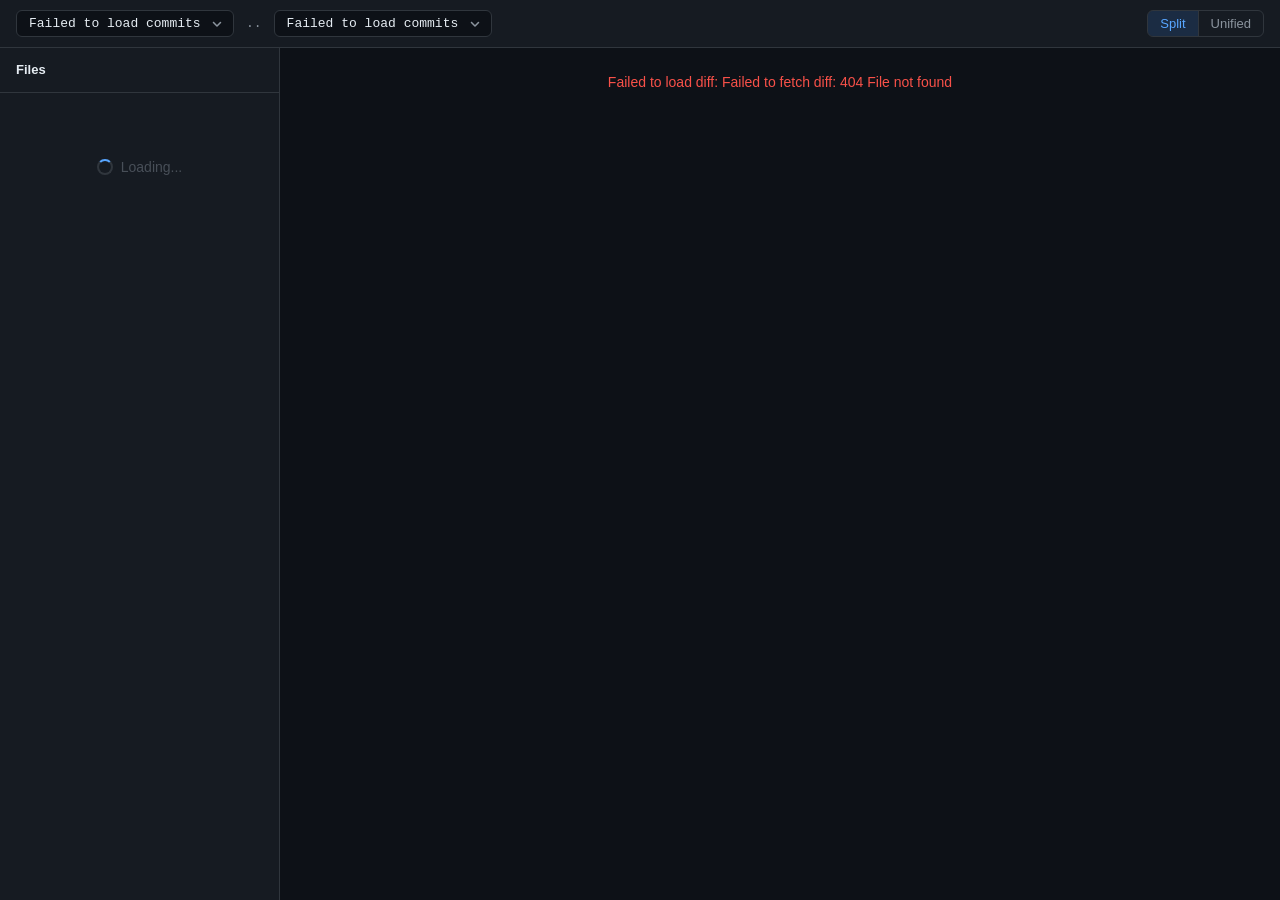
==== web/index.html @ e8076ec6 "feat: rebuild on ghdiff base COMPLETE REWRITE based on ghdiff by Johan Lundberg https://github.com/j" ====
<!DOCTYPE html>
<html lang="en">
<head>
  <meta charset="UTF-8">
  <meta name="viewport" content="width=device-width, initial-scale=1.0">
  <title>ghdiff</title>
  <link rel="stylesheet" href="vendor/github-dark.min.css">
  <link rel="stylesheet" href="css/style.css">
</head>
<body>
  <header class="top-bar">
    <div class="top-bar-left">
      <select id="base-picker" class="ref-picker" aria-label="Select base ref">
        <option value="">Loading...</option>
      </select>
      <span class="ref-separator">..</span>
      <select id="target-picker" class="ref-picker" aria-label="Select target ref">
        <option value="">Loading...</option>
      </select>
    </div>
    <div class="top-bar-right">
      <div class="view-toggle" role="group" aria-label="Diff view mode">
        <button id="btn-split" class="toggle-btn active" type="button">Split</button>
        <button id="btn-unified" class="toggle-btn" type="button">Unified</button>
      </div>
    </div>
  </header>

  <main class="layout">
    <aside id="file-tree" class="file-tree" aria-label="File tree">
      <div class="file-tree-header">Files</div>
      <nav id="file-tree-content"></nav>
    </aside>
    <section id="diff-content" class="diff-content" aria-label="Diff content"></section>
  </main>

  <script>window.__TOKEN__="{{TOKEN}}";</script>
  <script src="vendor/highlight.min.js"></script>
  <script src="js/app.js"></script>
</body>
</html>
---- web/vendor/github-dark.min.css ----
pre code.hljs{display:block;overflow-x:auto;padding:1em}code.hljs{padding:3px 5px}/*!
  Theme: GitHub Dark
  Description: Dark theme as seen on github.com
  Author: github.com
  Maintainer: @Hirse
  Updated: 2021-05-15

  Outdated base version: https://github.com/primer/github-syntax-dark
  Current colors taken from GitHub's CSS
*/.hljs{color:#c9d1d9;background:#0d1117}.hljs-doctag,.hljs-keyword,.hljs-meta .hljs-keyword,.hljs-template-tag,.hljs-template-variable,.hljs-type,.hljs-variable.language_{color:#ff7b72}.hljs-title,.hljs-title.class_,.hljs-title.class_.inherited__,.hljs-title.function_{color:#d2a8ff}.hljs-attr,.hljs-attribute,.hljs-literal,.hljs-meta,.hljs-number,.hljs-operator,.hljs-selector-attr,.hljs-selector-class,.hljs-selector-id,.hljs-variable{color:#79c0ff}.hljs-meta .hljs-string,.hljs-regexp,.hljs-string{color:#a5d6ff}.hljs-built_in,.hljs-symbol{color:#ffa657}.hljs-code,.hljs-comment,.hljs-formula{color:#8b949e}.hljs-name,.hljs-quote,.hljs-selector-pseudo,.hljs-selector-tag{color:#7ee787}.hljs-subst{color:#c9d1d9}.hljs-section{color:#1f6feb;font-weight:700}.hljs-bullet{color:#f2cc60}.hljs-emphasis{color:#c9d1d9;font-style:italic}.hljs-strong{color:#c9d1d9;font-weight:700}.hljs-addition{color:#aff5b4;background-color:#033a16}.hljs-deletion{color:#ffdcd7;background-color:#67060c}
---- web/css/style.css ----
/* === Reset & Base === */
*,
*::before,
*::after {
  box-sizing: border-box;
  margin: 0;
  padding: 0;
}

:root {
  --bg: #0d1117;
  --surface: #161b22;
  --border: #30363d;
  --text: #e6edf3;
  --text-secondary: #8b949e;
  --text-muted: #484f58;

  --add-bg: rgba(46, 160, 67, 0.15);
  --add-text: #3fb950;
  --add-gutter: #3fb950;
  --add-word-bg: rgba(46, 160, 67, 0.4);

  --del-bg: rgba(248, 81, 73, 0.15);
  --del-text: #f85149;
  --del-gutter: #f85149;
  --del-word-bg: rgba(248, 81, 73, 0.4);

  --hunk-bg: #1c2128;
  --hunk-text: #8b949e;

  --hover-bg: rgba(177, 186, 196, 0.08);
  --active-bg: rgba(177, 186, 196, 0.12);

  --font-mono: ui-monospace, SFMono-Regular, "SF Mono", Menlo, Consolas, "Liberation Mono", monospace;
  --font-size: 12px;
  --line-height: 20px;

  --file-tree-width: 280px;
  --top-bar-height: 48px;
}

html {
  background: var(--bg);
  color: var(--text);
  font-family: -apple-system, BlinkMacSystemFont, "Segoe UI", "Noto Sans", Helvetica, Arial, sans-serif;
  font-size: 14px;
  line-height: 1.5;
}

body {
  min-height: 100vh;
  overflow: hidden;
}

/* === Top Bar === */
.top-bar {
  position: sticky;
  top: 0;
  z-index: 100;
  display: flex;
  align-items: center;
  justify-content: space-between;
  height: var(--top-bar-height);
  padding: 0 16px;
  background: var(--surface);
  border-bottom: 1px solid var(--border);
}

.top-bar-left {
  display: flex;
  align-items: center;
  gap: 12px;
}

.top-bar-right {
  display: flex;
  align-items: center;
  gap: 12px;
}

/* Ref Pickers */
.ref-picker {
  appearance: none;
  background: var(--bg);
  color: var(--text);
  border: 1px solid var(--border);
  border-radius: 6px;
  padding: 5px 32px 5px 12px;
  font-size: 13px;
  font-family: var(--font-mono);
  cursor: pointer;
  max-width: 400px;
  background-image: url("data:image/svg+xml,%3Csvg xmlns='http://www.w3.org/2000/svg' width='12' height='12' fill='%238b949e'%3E%3Cpath d='M6 8.825c-.2 0-.4-.075-.55-.225l-3.5-3.5a.776.776 0 0 1 0-1.1c.3-.3.8-.3 1.1 0L6 6.95 8.95 4a.776.776 0 0 1 1.1 0c.3.3.3.8 0 1.1l-3.5 3.5c-.15.15-.35.225-.55.225Z'/%3E%3C/svg%3E");
  background-repeat: no-repeat;
  background-position: right 10px center;
}

.ref-picker:hover {
  border-color: #58a6ff;
}

.ref-picker:focus {
  outline: none;
  border-color: #58a6ff;
  box-shadow: 0 0 0 3px rgba(31, 111, 201, 0.3);
}

.ref-separator {
  color: var(--text-secondary);
  font-family: var(--font-mono);
  font-size: 13px;
  user-select: none;
}

/* View Toggle */
.view-toggle {
  display: flex;
  border: 1px solid var(--border);
  border-radius: 6px;
  overflow: hidden;
}

.toggle-btn {
  appearance: none;
  background: transparent;
  color: var(--text-secondary);
  border: none;
  padding: 5px 12px;
  font-size: 13px;
  cursor: pointer;
  transition: background 0.15s, color 0.15s;
}

.toggle-btn:not(:last-child) {
  border-right: 1px solid var(--border);
}

.toggle-btn:hover {
  background: var(--hover-bg);
  color: var(--text);
}

.toggle-btn.active {
  background: rgba(56, 139, 253, 0.15);
  color: #58a6ff;
}

/* === Layout === */
.layout {
  display: flex;
  height: calc(100vh - var(--top-bar-height));
  overflow: hidden;
}

/* === File Tree === */
.file-tree {
  width: var(--file-tree-width);
  min-width: var(--file-tree-width);
  background: var(--surface);
  border-right: 1px solid var(--border);
  overflow-y: auto;
  overflow-x: hidden;
  flex-shrink: 0;
}

.file-tree-header {
  padding: 12px 16px;
  font-size: 13px;
  font-weight: 600;
  color: var(--text);
  border-bottom: 1px solid var(--border);
  position: sticky;
  top: 0;
  background: var(--surface);
  z-index: 1;
}

.tree-folder {
  user-select: none;
}

.tree-folder-label {
  display: flex;
  align-items: center;
  gap: 6px;
  padding: 4px 8px 4px var(--indent-pad, 12px);
  font-size: 13px;
  color: var(--text);
  cursor: pointer;
  transition: background 0.1s;
}

.tree-folder-label:hover {
  background: var(--hover-bg);
}

.tree-folder-label .arrow {
  display: inline-flex;
  width: 16px;
  height: 16px;
  align-items: center;
  justify-content: center;
  font-size: 10px;
  color: var(--text-muted);
  transition: transform 0.15s;
  flex-shrink: 0;
}

.tree-folder.collapsed > .tree-folder-label .arrow {
  transform: rotate(-90deg);
}

.tree-folder-label .folder-icon {
  color: #54aeff;
  font-size: 14px;
  flex-shrink: 0;
}

.tree-folder-label .folder-name {
  overflow: hidden;
  text-overflow: ellipsis;
  white-space: nowrap;
}

.tree-folder-children {
  overflow: hidden;
}

.tree-folder.collapsed > .tree-folder-children {
  display: none;
}

.tree-file {
  display: flex;
  align-items: center;
  gap: 6px;
  padding: 4px 8px 4px var(--indent-pad, 28px);
  font-size: 13px;
  color: var(--text-secondary);
  cursor: pointer;
  transition: background 0.1s;
  text-decoration: none;
}

.tree-file:hover {
  background: var(--hover-bg);
  color: var(--text);
}

.tree-file.active {
  background: var(--active-bg);
  color: var(--text);
}

.tree-file .status-indicator {
  font-family: var(--font-mono);
  font-size: 11px;
  font-weight: 700;
  width: 14px;
  text-align: center;
  flex-shrink: 0;
}

.tree-file .status-indicator.added { color: var(--add-text); }
.tree-file .status-indicator.modified { color: #d29922; }
.tree-file .status-indicator.deleted { color: var(--del-text); }
.tree-file .status-indicator.renamed { color: #58a6ff; }

.tree-file .file-name {
  overflow: hidden;
  text-overflow: ellipsis;
  white-space: nowrap;
}

/* === Diff Content === */
.diff-content {
  flex: 1;
  overflow-y: auto;
  overflow-x: hidden;
  padding-bottom: 120px;
}

.diff-content:empty::after {
  content: "No changes to display";
  display: block;
  text-align: center;
  padding: 64px 24px;
  color: var(--text-muted);
  font-size: 16px;
}

/* File Section */
.file-section {
  border: 1px solid var(--border);
  border-radius: 6px;
  margin: 16px;
  overflow: hidden;
  scroll-margin-top: calc(var(--top-bar-height) + 16px);
}

.file-header {
  display: flex;
  align-items: center;
  gap: 8px;
  padding: 8px 16px;
  background: var(--surface);
  border-bottom: 1px solid var(--border);
  cursor: pointer;
  user-select: none;
  position: sticky;
  top: 0;
  z-index: 10;
}

.file-header:hover {
  background: var(--hunk-bg);
}

.file-header .collapse-arrow {
  font-size: 10px;
  color: var(--text-muted);
  transition: transform 0.15s;
  width: 16px;
  text-align: center;
}

.file-section.collapsed .collapse-arrow {
  transform: rotate(-90deg);
}

.file-section.collapsed .file-body {
  display: none;
}

.file-header .status-badge {
  display: inline-flex;
  align-items: center;
  justify-content: center;
  padding: 0 6px;
  height: 20px;
  border-radius: 10px;
  font-size: 11px;
  font-weight: 600;
  text-transform: capitalize;
}

.status-badge.added {
  background: rgba(46, 160, 67, 0.2);
  color: var(--add-text);
}

.status-badge.modified {
  background: rgba(210, 153, 34, 0.2);
  color: #d29922;
}

.status-badge.deleted {
  background: rgba(248, 81, 73, 0.2);
  color: var(--del-text);
}

.status-badge.renamed {
  background: rgba(56, 139, 253, 0.2);
  color: #58a6ff;
}

.file-header .file-path {
  font-family: var(--font-mono);
  font-size: var(--font-size);
  color: var(--text);
  overflow: hidden;
  text-overflow: ellipsis;
  white-space: nowrap;
  flex: 1;
}

.file-header .change-stats {
  font-family: var(--font-mono);
  font-size: 11px;
  white-space: nowrap;
  flex-shrink: 0;
}

.change-stats .additions {
  color: var(--add-text);
}

.change-stats .deletions {
  color: var(--del-text);
}

.file-body {
  overflow-x: auto;
}

/* Binary file notice */
.binary-notice {
  padding: 24px;
  text-align: center;
  color: var(--text-muted);
  font-style: italic;
}

/* === Diff Table === */
.diff-table {
  min-width: 100%;
  border-collapse: collapse;
  font-family: var(--font-mono);
  font-size: var(--font-size);
  line-height: var(--line-height);
}

/* Hunk Header */
.hunk-header td {
  background: var(--hunk-bg);
  color: var(--hunk-text);
  padding: 4px 10px;
  font-size: 12px;
  border-top: 1px solid var(--border);
}

.hunk-header:first-child td {
  border-top: none;
}

/* === Unified View === */
.diff-table.unified .line-num {
  width: 50px;
  min-width: 50px;
  padding: 0 8px;
  text-align: right;
  color: var(--text-muted);
  user-select: none;
  vertical-align: top;
  white-space: nowrap;
  border-right: 1px solid var(--border);
}

.diff-table.unified .line-num:first-child {
  border-right: none;
}

.diff-table.unified .line-content {
  padding: 0 10px;
  white-space: pre;
  word-break: keep-all;
}

.diff-table.unified .line-content::before {
  display: inline-block;
  width: 14px;
  margin-right: 4px;
  text-align: center;
  color: inherit;
  user-select: none;
}

/* Unified line types */
.diff-table.unified tr.line-add {
  background: var(--add-bg);
}

.diff-table.unified tr.line-add .line-num {
  color: var(--add-gutter);
}

.diff-table.unified tr.line-add .line-content::before {
  content: "+";
  color: var(--add-gutter);
}

.diff-table.unified tr.line-delete {
  background: var(--del-bg);
}

.diff-table.unified tr.line-delete .line-num {
  color: var(--del-gutter);
}

.diff-table.unified tr.line-delete .line-content::before {
  content: "\2212";
  color: var(--del-gutter);
}

.diff-table.unified tr.line-context .line-content::before {
  content: " ";
}

/* === Split View === */
.diff-table.split {
  table-layout: fixed;
}

.diff-table.split .line-num {
  width: 50px;
  min-width: 50px;
  padding: 0 8px;
  text-align: right;
  color: var(--text-muted);
  user-select: none;
  vertical-align: top;
  white-space: nowrap;
}

.diff-table.split .line-content {
  padding: 0 10px;
  white-space: pre;
  word-break: keep-all;
}

.diff-table.split .split-divider {
  width: 1px;
  min-width: 1px;
  padding: 0;
  background: var(--border);
}

/* Split - old side */
.diff-table.split td.old-num {
  border-right: 1px solid var(--border);
}

/* Split - new side */
.diff-table.split td.new-num {
  border-right: 1px solid var(--border);
  border-left: 1px solid var(--border);
}

/* Split line types */
.diff-table.split tr .old-del {
  background: var(--del-bg);
}

.diff-table.split tr .old-del.line-num {
  color: var(--del-gutter);
}

.diff-table.split tr .new-add {
  background: var(--add-bg);
}

.diff-table.split tr .new-add.line-num {
  color: var(--add-gutter);
}

.diff-table.split tr .empty-cell {
  background: var(--hunk-bg);
}

/* === Scrollbars (WebKit) === */
::-webkit-scrollbar {
  width: 8px;
  height: 8px;
}

::-webkit-scrollbar-track {
  background: transparent;
}

::-webkit-scrollbar-thumb {
  background: var(--border);
  border-radius: 4px;
}

::-webkit-scrollbar-thumb:hover {
  background: var(--text-muted);
}

/* Firefox scrollbar */
* {
  scrollbar-width: thin;
  scrollbar-color: var(--border) transparent;
}

/* === Responsive === */
@media (max-width: 900px) {
  :root {
    --file-tree-width: 200px;
  }

  .file-section {
    margin: 8px;
    border-radius: 4px;
  }
}

@media (max-width: 700px) {
  .file-tree {
    display: none;
  }

  .diff-content {
    width: 100%;
  }
}

/* === Loading & Empty States === */
.loading {
  display: flex;
  align-items: center;
  justify-content: center;
  padding: 64px 24px;
  color: var(--text-muted);
  font-size: 14px;
  gap: 8px;
}

.loading::before {
  content: "";
  width: 16px;
  height: 16px;
  border: 2px solid var(--border);
  border-top-color: #58a6ff;
  border-radius: 50%;
  animation: spin 0.8s linear infinite;
}

@keyframes spin {
  to { transform: rotate(360deg); }
}

.error-message {
  padding: 24px;
  text-align: center;
  color: var(--del-text);
  font-size: 14px;
}
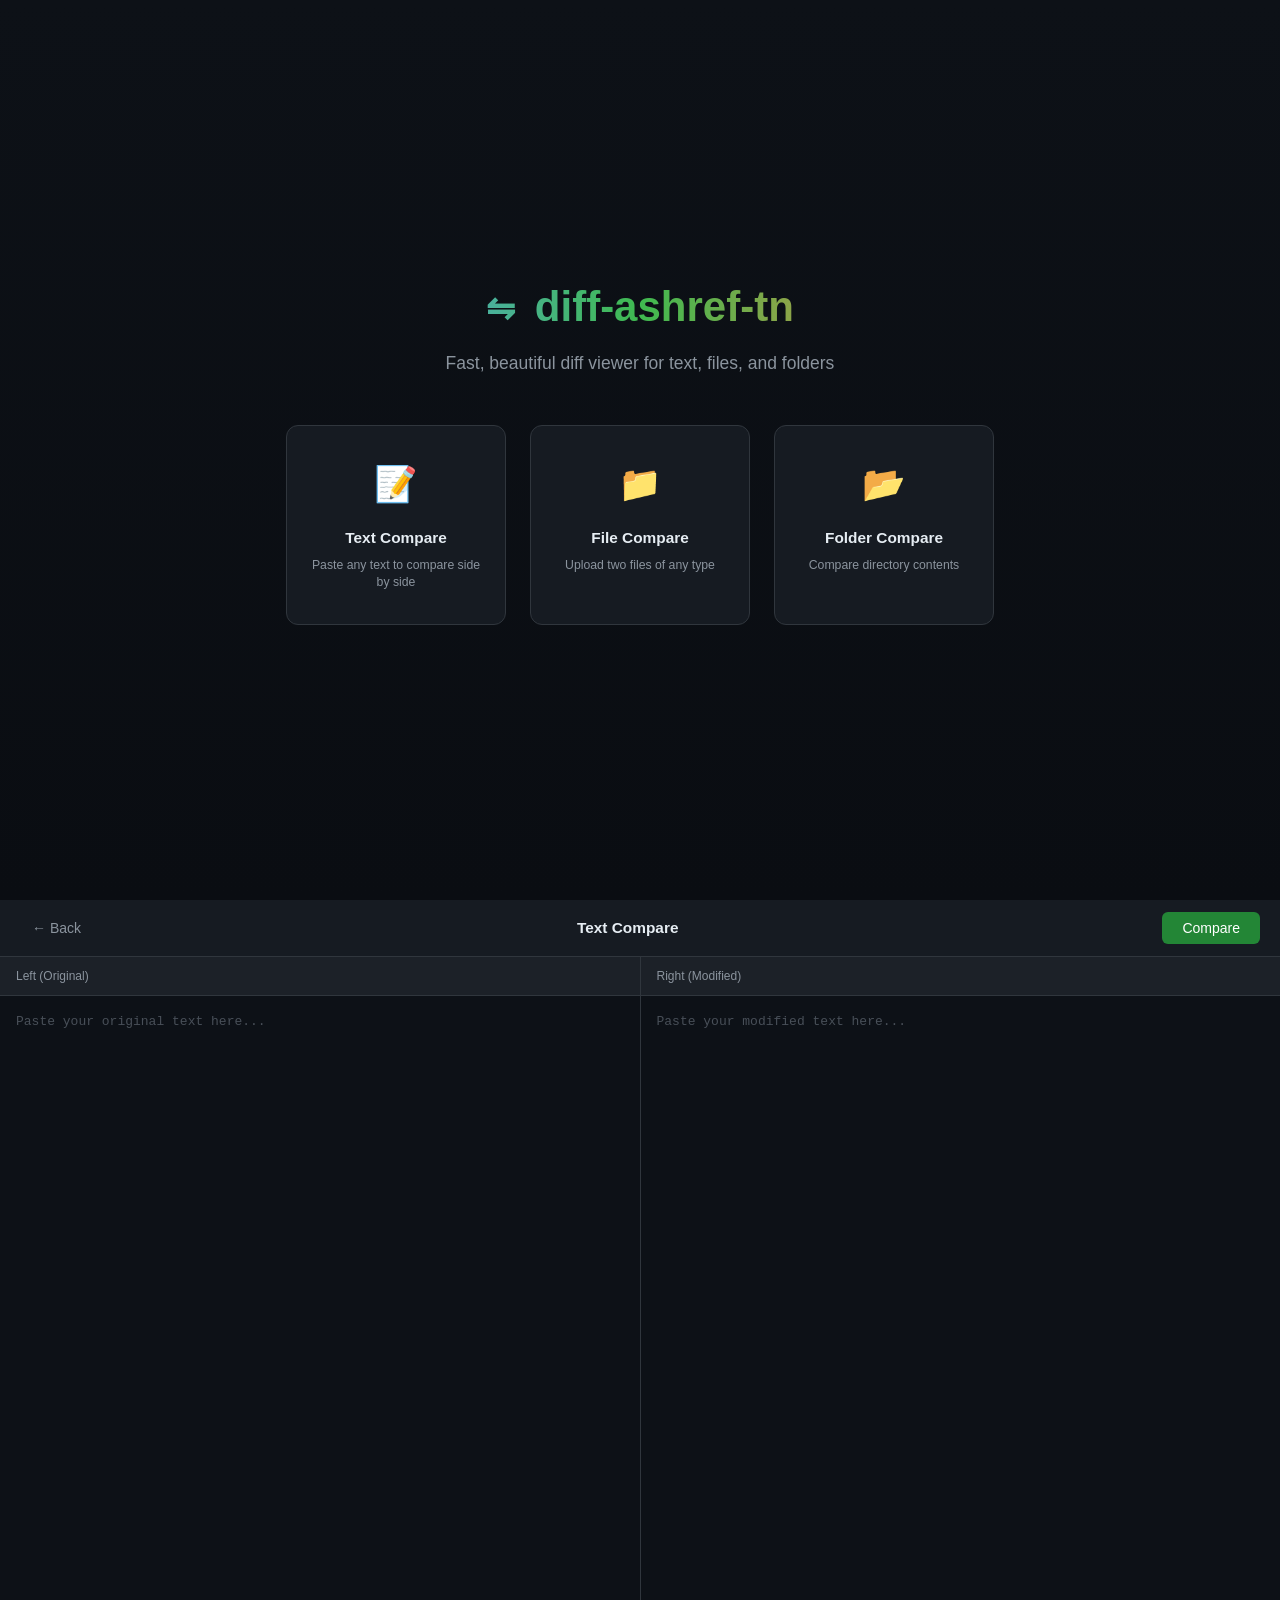
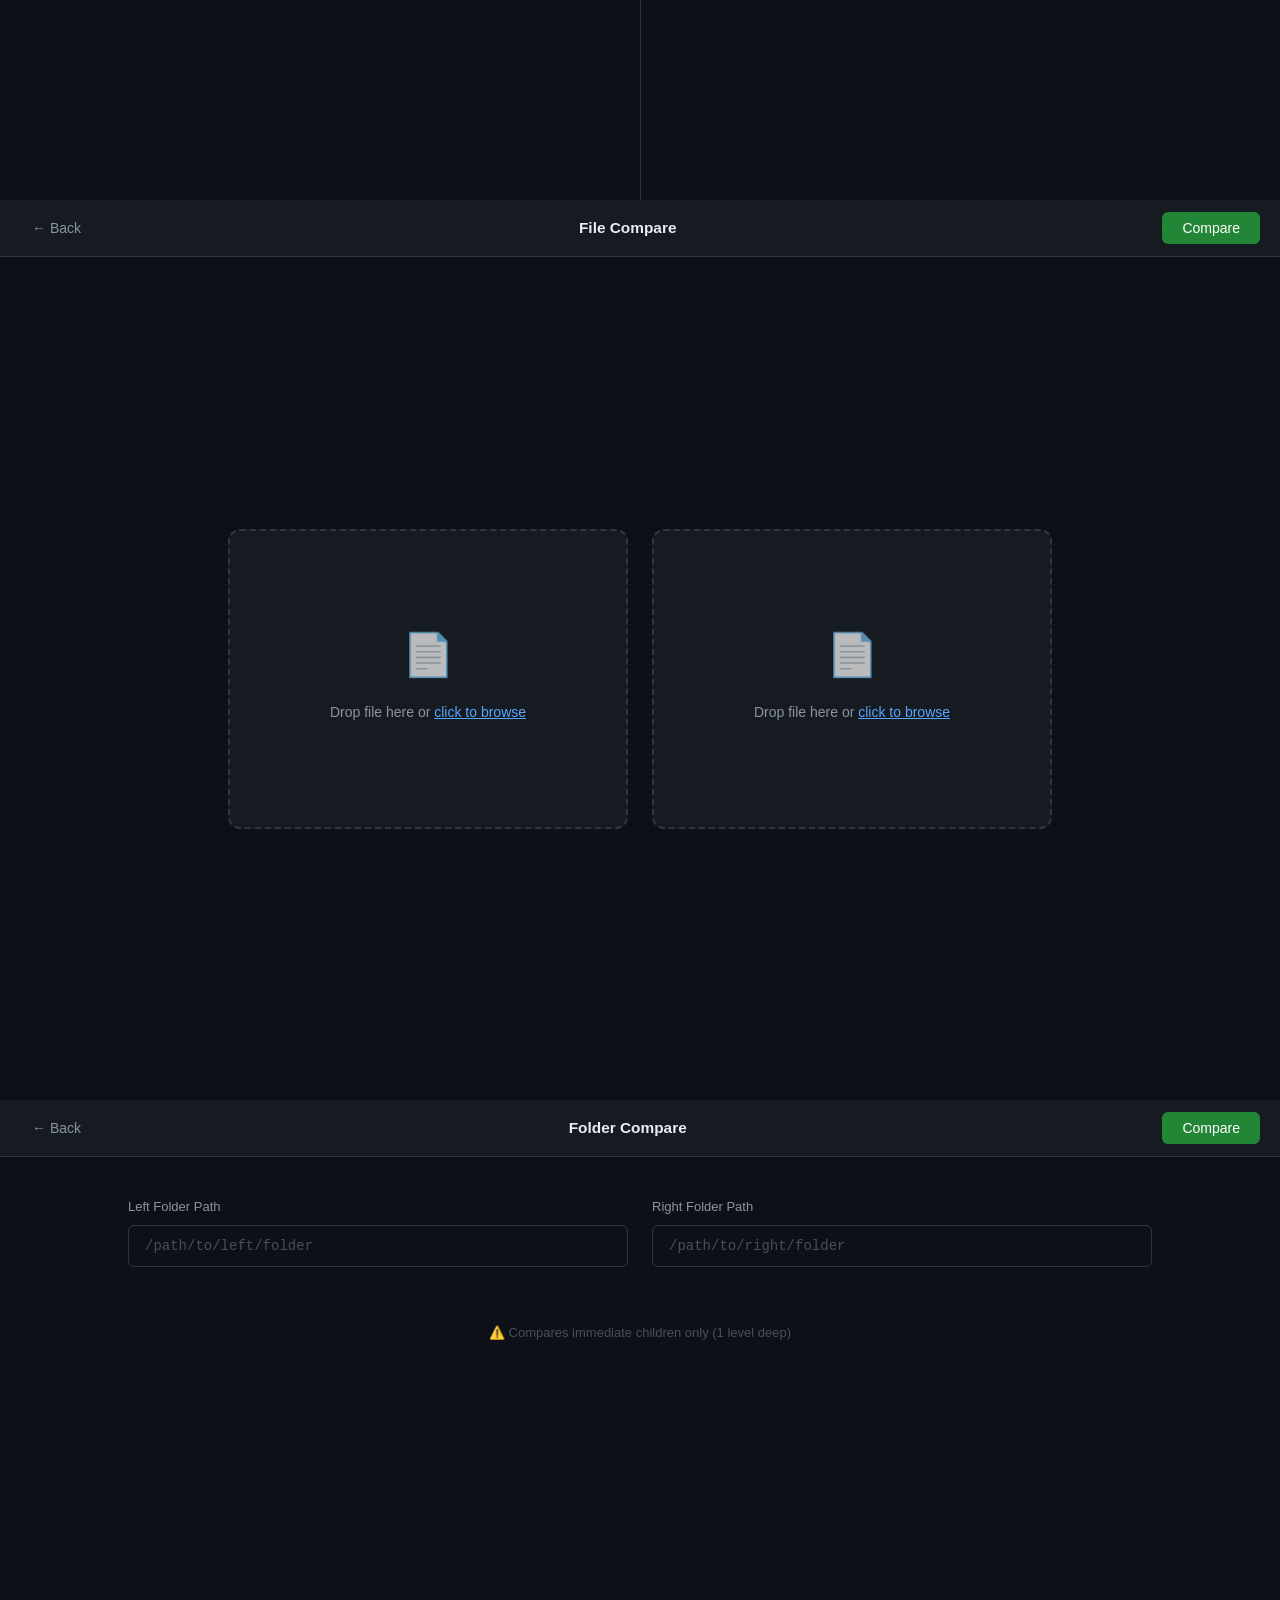
==== commit 8b5b335e: "feat: Add text, file, and folder comparison modes - Add new landing page with mode selection (Text, " ====
--- a/web/index.html
+++ b/web/index.html
@@ -3,36 +3,153 @@
 <head>
   <meta charset="UTF-8">
   <meta name="viewport" content="width=device-width, initial-scale=1.0">
-  <title>ghdiff</title>
+  <title>diff-ashref-tn</title>
   <link rel="stylesheet" href="vendor/github-dark.min.css">
   <link rel="stylesheet" href="css/style.css">
 </head>
 <body>
-  <header class="top-bar">
-    <div class="top-bar-left">
-      <select id="base-picker" class="ref-picker" aria-label="Select base ref">
-        <option value="">Loading...</option>
-      </select>
-      <span class="ref-separator">..</span>
-      <select id="target-picker" class="ref-picker" aria-label="Select target ref">
-        <option value="">Loading...</option>
-      </select>
-    </div>
-    <div class="top-bar-right">
-      <div class="view-toggle" role="group" aria-label="Diff view mode">
-        <button id="btn-split" class="toggle-btn active" type="button">Split</button>
-        <button id="btn-unified" class="toggle-btn" type="button">Unified</button>
+  <!-- Landing Page -->
+  <div id="landing" class="landing">
+    <div class="landing-container">
+      <h1 class="landing-title">
+        <span class="diff-icon">⇋</span>
+        diff-ashref-tn
+      </h1>
+      <p class="landing-subtitle">Fast, beautiful diff viewer for text, files, and folders</p>
+      
+      <div class="mode-cards">
+        <div class="mode-card" data-mode="text">
+          <div class="mode-icon">📝</div>
+          <h3>Text Compare</h3>
+          <p>Paste any text to compare side by side</p>
+        </div>
+        
+        <div class="mode-card" data-mode="file">
+          <div class="mode-icon">📁</div>
+          <h3>File Compare</h3>
+          <p>Upload two files of any type</p>
+        </div>
+        
+        <div class="mode-card" data-mode="folder">
+          <div class="mode-icon">📂</div>
+          <h3>Folder Compare</h3>
+          <p>Compare directory contents</p>
+        </div>
       </div>
     </div>
-  </header>
+  </div>
 
-  <main class="layout">
-    <aside id="file-tree" class="file-tree" aria-label="File tree">
-      <div class="file-tree-header">Files</div>
-      <nav id="file-tree-content"></nav>
-    </aside>
-    <section id="diff-content" class="diff-content" aria-label="Diff content"></section>
-  </main>
+  <!-- Text Input View -->
+  <div id="text-input-view" class="input-view" hidden>
+    <header class="input-header">
+      <button class="back-btn" id="text-back">← Back</button>
+      <h2>Text Compare</h2>
+      <button class="compare-btn" id="text-compare">Compare</button>
+    </header>
+    <div class="text-input-container">
+      <div class="text-panel">
+        <label>Left (Original)</label>
+        <textarea id="text-left" placeholder="Paste your original text here..."></textarea>
+      </div>
+      <div class="text-panel">
+        <label>Right (Modified)</label>
+        <textarea id="text-right" placeholder="Paste your modified text here..."></textarea>
+      </div>
+    </div>
+  </div>
+
+  <!-- File Input View -->
+  <div id="file-input-view" class="input-view" hidden>
+    <header class="input-header">
+      <button class="back-btn" id="file-back">← Back</button>
+      <h2>File Compare</h2>
+      <button class="compare-btn" id="file-compare">Compare</button>
+    </header>
+    <div class="file-input-container">
+      <div class="file-drop-zone" id="drop-left">
+        <div class="drop-icon">📄</div>
+        <p>Drop file here or <span class="click-hint">click to browse</span></p>
+        <input type="file" id="file-left" hidden>
+        <div class="file-name" id="file-left-name"></div>
+      </div>
+      <div class="file-drop-zone" id="drop-right">
+        <div class="drop-icon">📄</div>
+        <p>Drop file here or <span class="click-hint">click to browse</span></p>
+        <input type="file" id="file-right" hidden>
+        <div class="file-name" id="file-right-name"></div>
+      </div>
+    </div>
+  </div>
+
+  <!-- Folder Input View -->
+  <div id="folder-input-view" class="input-view" hidden>
+    <header class="input-header">
+      <button class="back-btn" id="folder-back">← Back</button>
+      <h2>Folder Compare</h2>
+      <button class="compare-btn" id="folder-compare">Compare</button>
+    </header>
+    <div class="folder-input-container">
+      <div class="folder-panel">
+        <label>Left Folder Path</label>
+        <input type="text" id="folder-left" placeholder="/path/to/left/folder">
+      </div>
+      <div class="folder-panel">
+        <label>Right Folder Path</label>
+        <input type="text" id="folder-right" placeholder="/path/to/right/folder">
+      </div>
+    </div>
+    <p class="folder-hint">⚠️ Compares immediate children only (1 level deep)</p>
+  </div>
+
+  <!-- Diff Result View -->
+  <div id="diff-view" hidden>
+    <header class="top-bar">
+      <div class="top-bar-left">
+        <button class="back-btn" id="diff-back">← Back</button>
+        <span id="diff-title" class="diff-title">Comparison Result</span>
+      </div>
+      <div class="top-bar-right">
+        <div class="view-toggle" role="group" aria-label="Diff view mode">
+          <button id="btn-split" class="toggle-btn active" type="button">Split</button>
+          <button id="btn-unified" class="toggle-btn" type="button">Unified</button>
+        </div>
+      </div>
+    </header>
+
+    <main class="layout">
+      <aside id="file-tree" class="file-tree" aria-label="File tree">
+        <div class="file-tree-header">Files</div>
+        <nav id="file-tree-content"></nav>
+      </aside>
+      <section id="diff-content" class="diff-content" aria-label="Diff content"></section>
+    </main>
+  </div>
+
+  <!-- Folder Result View -->
+  <div id="folder-result-view" hidden>
+    <header class="top-bar">
+      <div class="top-bar-left">
+        <button class="back-btn" id="folder-result-back">← Back</button>
+        <span class="diff-title">Folder Comparison</span>
+      </div>
+      <div class="top-bar-right">
+        <span id="folder-stats" class="folder-stats"></span>
+      </div>
+    </header>
+    <main class="folder-result-content">
+      <table id="folder-result-table" class="folder-table">
+        <thead>
+          <tr>
+            <th>Status</th>
+            <th>Name</th>
+            <th>Type</th>
+            <th>Size</th>
+          </tr>
+        </thead>
+        <tbody id="folder-result-body"></tbody>
+      </table>
+    </main>
+  </div>
 
   <script>window.__TOKEN__="{{TOKEN}}";</script>
   <script src="vendor/highlight.min.js"></script>
--- a/web/css/style.css
+++ b/web/css/style.css
@@ -625,3 +625,351 @@
   color: var(--del-text);
   font-size: 14px;
 }
+
+/* === Landing Page === */
+.landing {
+  display: flex;
+  align-items: center;
+  justify-content: center;
+  min-height: 100vh;
+  padding: 24px;
+  background: linear-gradient(180deg, var(--bg) 0%, #0a0d12 100%);
+}
+
+.landing-container {
+  text-align: center;
+  max-width: 900px;
+}
+
+.landing-title {
+  font-size: 3rem;
+  font-weight: 600;
+  margin-bottom: 12px;
+  background: linear-gradient(90deg, #58a6ff 0%, #3fb950 50%, #f0883e 100%);
+  -webkit-background-clip: text;
+  background-clip: text;
+  -webkit-text-fill-color: transparent;
+}
+
+.diff-icon {
+  display: inline-block;
+  margin-right: 8px;
+  font-size: 2.5rem;
+}
+
+.landing-subtitle {
+  color: var(--text-secondary);
+  font-size: 1.25rem;
+  margin-bottom: 48px;
+}
+
+.mode-cards {
+  display: flex;
+  gap: 24px;
+  justify-content: center;
+  flex-wrap: wrap;
+}
+
+.mode-card {
+  background: var(--surface);
+  border: 1px solid var(--border);
+  border-radius: 12px;
+  padding: 32px 24px;
+  width: 220px;
+  cursor: pointer;
+  transition: all 0.2s ease;
+}
+
+.mode-card:hover {
+  border-color: #58a6ff;
+  transform: translateY(-4px);
+  box-shadow: 0 8px 24px rgba(0, 0, 0, 0.4);
+}
+
+.mode-icon {
+  font-size: 2.5rem;
+  margin-bottom: 16px;
+}
+
+.mode-card h3 {
+  font-size: 1.1rem;
+  font-weight: 600;
+  margin-bottom: 8px;
+  color: var(--text);
+}
+
+.mode-card p {
+  font-size: 0.875rem;
+  color: var(--text-secondary);
+  line-height: 1.4;
+}
+
+/* === Input Views === */
+.input-view {
+  display: flex;
+  flex-direction: column;
+  height: 100vh;
+}
+
+.input-header {
+  display: flex;
+  align-items: center;
+  justify-content: space-between;
+  padding: 12px 20px;
+  background: var(--surface);
+  border-bottom: 1px solid var(--border);
+}
+
+.input-header h2 {
+  font-size: 1.1rem;
+  font-weight: 600;
+}
+
+.back-btn {
+  background: transparent;
+  border: none;
+  color: var(--text-secondary);
+  font-size: 14px;
+  cursor: pointer;
+  padding: 8px 12px;
+  border-radius: 6px;
+  transition: all 0.15s ease;
+}
+
+.back-btn:hover {
+  background: var(--hover-bg);
+  color: var(--text);
+}
+
+.compare-btn {
+  background: #238636;
+  color: white;
+  border: none;
+  padding: 8px 20px;
+  border-radius: 6px;
+  font-size: 14px;
+  font-weight: 500;
+  cursor: pointer;
+  transition: background 0.15s ease;
+}
+
+.compare-btn:hover {
+  background: #2ea043;
+}
+
+.compare-btn:disabled {
+  background: #21262d;
+  color: var(--text-muted);
+  cursor: not-allowed;
+}
+
+/* Text Input */
+.text-input-container {
+  flex: 1;
+  display: flex;
+  gap: 0;
+  overflow: hidden;
+}
+
+.text-panel {
+  flex: 1;
+  display: flex;
+  flex-direction: column;
+  border-right: 1px solid var(--border);
+}
+
+.text-panel:last-child {
+  border-right: none;
+}
+
+.text-panel label {
+  padding: 10px 16px;
+  font-size: 12px;
+  font-weight: 500;
+  color: var(--text-secondary);
+  background: var(--hunk-bg);
+  border-bottom: 1px solid var(--border);
+}
+
+.text-panel textarea {
+  flex: 1;
+  background: var(--bg);
+  color: var(--text);
+  border: none;
+  padding: 16px;
+  font-family: var(--font-mono);
+  font-size: 13px;
+  line-height: 1.5;
+  resize: none;
+  outline: none;
+}
+
+.text-panel textarea::placeholder {
+  color: var(--text-muted);
+}
+
+/* File Input */
+.file-input-container {
+  flex: 1;
+  display: flex;
+  gap: 24px;
+  padding: 40px;
+  align-items: center;
+  justify-content: center;
+}
+
+.file-drop-zone {
+  flex: 1;
+  max-width: 400px;
+  height: 300px;
+  display: flex;
+  flex-direction: column;
+  align-items: center;
+  justify-content: center;
+  background: var(--surface);
+  border: 2px dashed var(--border);
+  border-radius: 12px;
+  cursor: pointer;
+  transition: all 0.2s ease;
+}
+
+.file-drop-zone:hover,
+.file-drop-zone.dragover {
+  border-color: #58a6ff;
+  background: rgba(88, 166, 255, 0.05);
+}
+
+.drop-icon {
+  font-size: 3rem;
+  margin-bottom: 16px;
+  opacity: 0.7;
+}
+
+.file-drop-zone p {
+  color: var(--text-secondary);
+  font-size: 14px;
+}
+
+.click-hint {
+  color: #58a6ff;
+  text-decoration: underline;
+}
+
+.file-name {
+  margin-top: 12px;
+  font-family: var(--font-mono);
+  font-size: 13px;
+  color: var(--add-text);
+  font-weight: 500;
+}
+
+/* Folder Input */
+.folder-input-container {
+  display: flex;
+  gap: 24px;
+  padding: 40px;
+  justify-content: center;
+}
+
+.folder-panel {
+  flex: 1;
+  max-width: 500px;
+}
+
+.folder-panel label {
+  display: block;
+  margin-bottom: 8px;
+  font-size: 13px;
+  font-weight: 500;
+  color: var(--text-secondary);
+}
+
+.folder-panel input {
+  width: 100%;
+  background: var(--bg);
+  color: var(--text);
+  border: 1px solid var(--border);
+  border-radius: 6px;
+  padding: 12px 16px;
+  font-family: var(--font-mono);
+  font-size: 14px;
+  outline: none;
+  transition: border-color 0.15s ease;
+}
+
+.folder-panel input:focus {
+  border-color: #58a6ff;
+}
+
+.folder-panel input::placeholder {
+  color: var(--text-muted);
+}
+
+.folder-hint {
+  text-align: center;
+  color: var(--text-muted);
+  font-size: 13px;
+  margin-top: 16px;
+}
+
+/* Diff View Additions */
+.diff-title {
+  font-size: 14px;
+  font-weight: 500;
+  color: var(--text);
+}
+
+/* Folder Result View */
+.folder-result-content {
+  flex: 1;
+  overflow: auto;
+  padding: 20px;
+}
+
+.folder-stats {
+  font-size: 13px;
+  color: var(--text-secondary);
+}
+
+.folder-table {
+  width: 100%;
+  border-collapse: collapse;
+  font-size: 13px;
+}
+
+.folder-table th,
+.folder-table td {
+  text-align: left;
+  padding: 10px 16px;
+  border-bottom: 1px solid var(--border);
+}
+
+.folder-table th {
+  background: var(--surface);
+  color: var(--text-secondary);
+  font-weight: 500;
+  position: sticky;
+  top: 0;
+}
+
+.folder-table tr:hover td {
+  background: var(--hover-bg);
+}
+
+.folder-table .status-same { color: var(--add-text); }
+.folder-table .status-different { color: #f0883e; }
+.folder-table .status-only_left { color: var(--del-text); }
+.folder-table .status-only_right { color: #58a6ff; }
+
+.folder-table .name-cell {
+  font-family: var(--font-mono);
+}
+
+.folder-table .type-cell {
+  color: var(--text-muted);
+}
+
+.folder-table .size-cell {
+  font-family: var(--font-mono);
+  color: var(--text-secondary);
+}
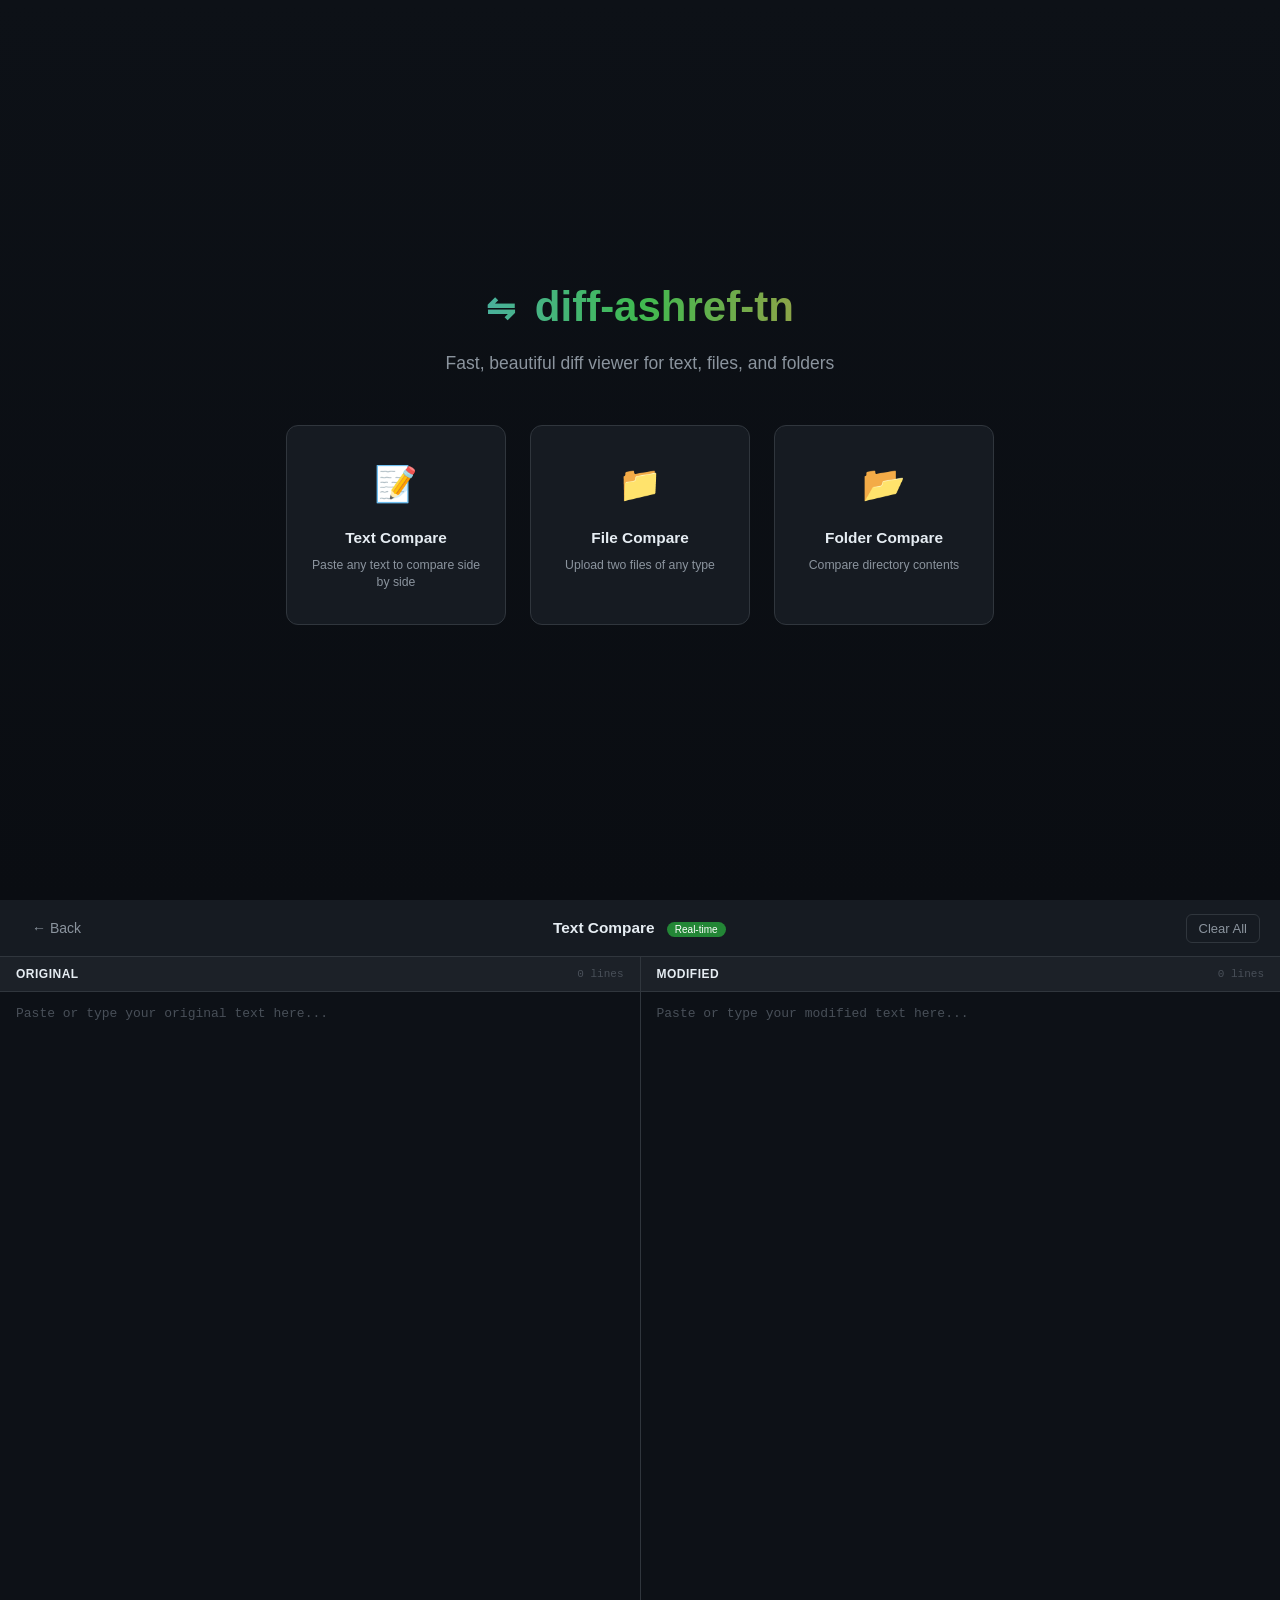
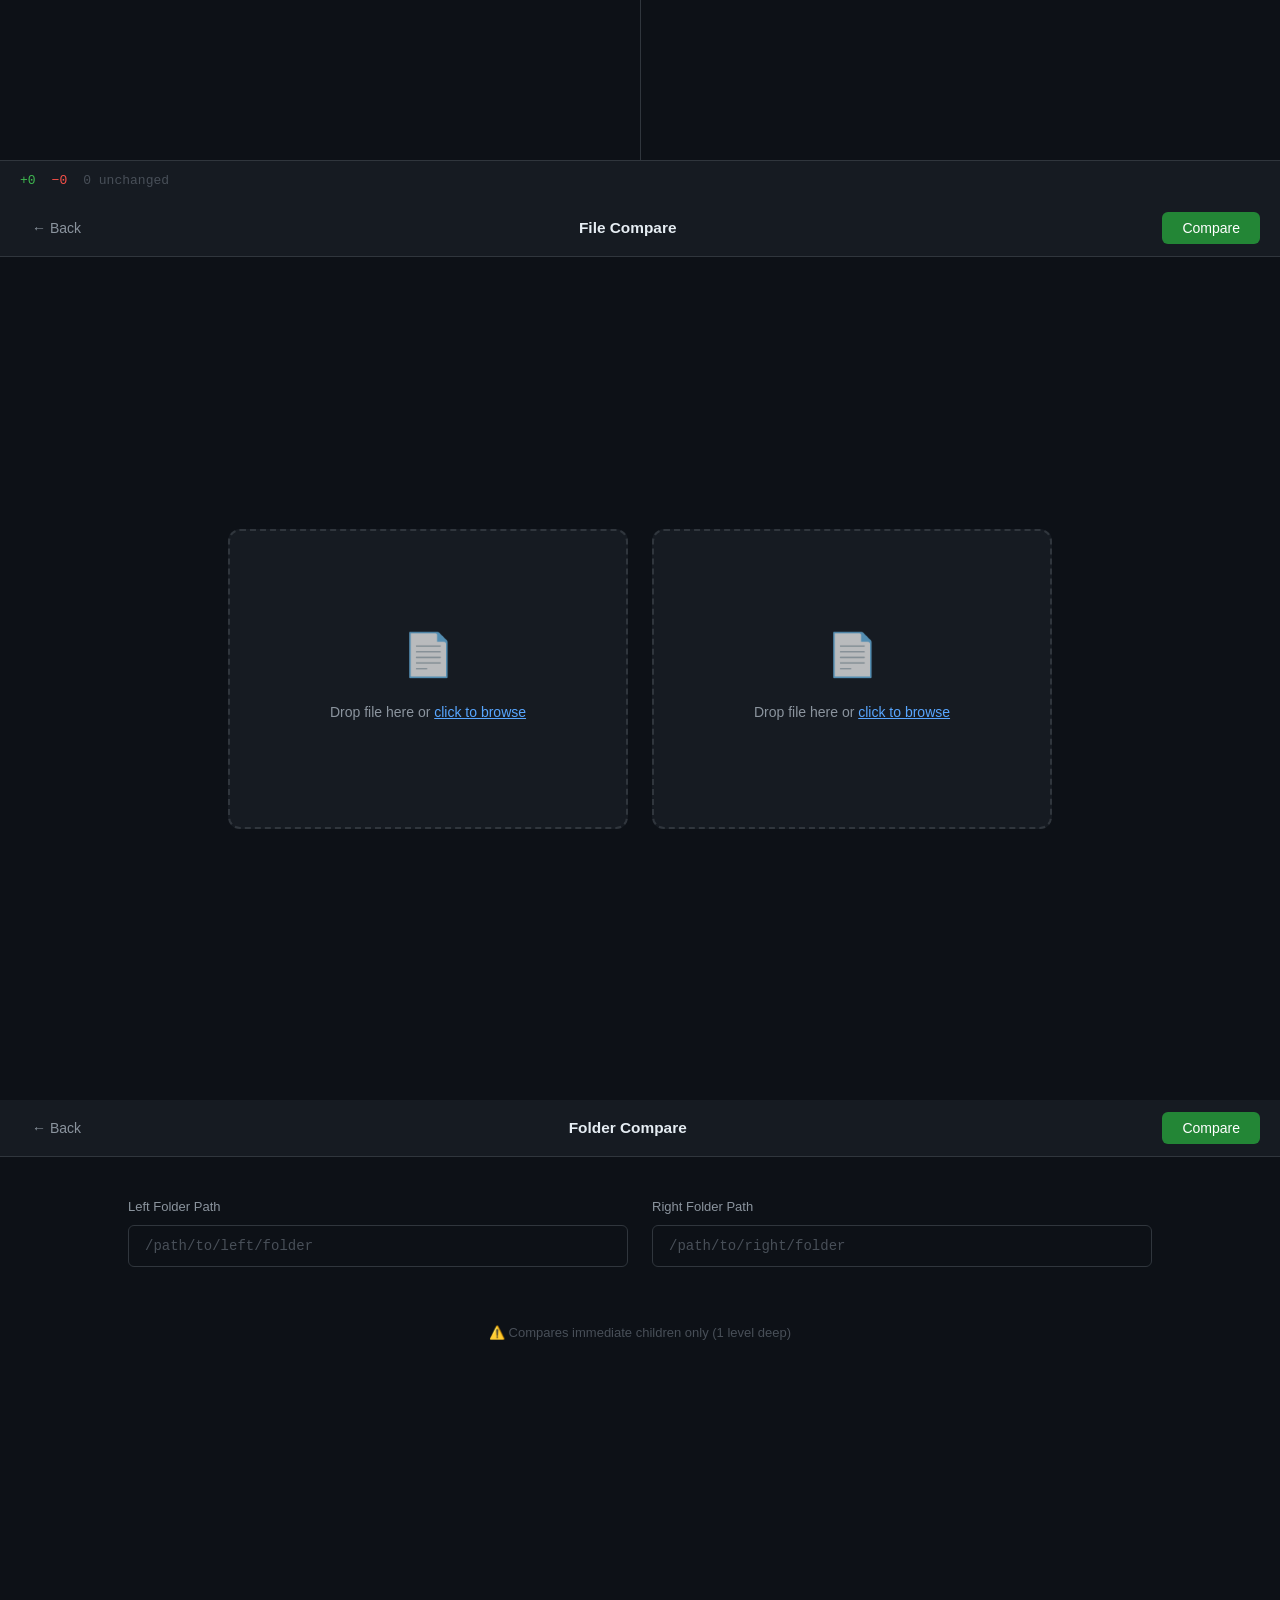
==== commit 10d4d018: "feat: Real-time inline diff with character-level highlighting - Replace server-side diff with client" ====
--- a/web/index.html
+++ b/web/index.html
@@ -39,22 +39,46 @@
     </div>
   </div>
 
-  <!-- Text Input View -->
+  <!-- Text Input View with Real-time Diff -->
   <div id="text-input-view" class="input-view" hidden>
     <header class="input-header">
       <button class="back-btn" id="text-back">← Back</button>
-      <h2>Text Compare</h2>
-      <button class="compare-btn" id="text-compare">Compare</button>
+      <h2>Text Compare <span class="realtime-badge">Real-time</span></h2>
+      <div class="header-actions">
+        <button class="clear-btn" id="text-clear">Clear All</button>
+      </div>
     </header>
-    <div class="text-input-container">
-      <div class="text-panel">
-        <label>Left (Original)</label>
-        <textarea id="text-left" placeholder="Paste your original text here..."></textarea>
+    <div class="diff-live-container">
+      <!-- Left Panel: Input + Diff Overlay -->
+      <div class="diff-live-panel">
+        <div class="panel-header">
+          <span class="panel-label">Original</span>
+          <span class="line-count" id="left-line-count">0 lines</span>
+        </div>
+        <div class="editor-wrapper">
+          <textarea id="text-left" class="diff-textarea" placeholder="Paste or type your original text here..." spellcheck="false"></textarea>
+          <div id="diff-left-overlay" class="diff-overlay"></div>
+        </div>
       </div>
-      <div class="text-panel">
-        <label>Right (Modified)</label>
-        <textarea id="text-right" placeholder="Paste your modified text here..."></textarea>
+      
+      <!-- Right Panel: Input + Diff Overlay -->
+      <div class="diff-live-panel">
+        <div class="panel-header">
+          <span class="panel-label">Modified</span>
+          <span class="line-count" id="right-line-count">0 lines</span>
+        </div>
+        <div class="editor-wrapper">
+          <textarea id="text-right" class="diff-textarea" placeholder="Paste or type your modified text here..." spellcheck="false"></textarea>
+          <div id="diff-right-overlay" class="diff-overlay"></div>
+        </div>
       </div>
+    </div>
+    
+    <!-- Diff Stats Bar -->
+    <div class="diff-stats-bar" id="diff-stats-bar">
+      <span class="stat additions" id="stat-additions">+0</span>
+      <span class="stat deletions" id="stat-deletions">−0</span>
+      <span class="stat unchanged" id="stat-unchanged">0 unchanged</span>
     </div>
   </div>
 
--- a/web/css/style.css
+++ b/web/css/style.css
@@ -763,48 +763,183 @@
   cursor: not-allowed;
 }
 
-/* Text Input */
-.text-input-container {
+/* Real-time Diff Text Input */
+.realtime-badge {
+  background: #238636;
+  color: white;
+  font-size: 10px;
+  padding: 2px 8px;
+  border-radius: 10px;
+  margin-left: 8px;
+  font-weight: 500;
+  vertical-align: middle;
+}
+
+.header-actions {
+  display: flex;
+  gap: 8px;
+}
+
+.clear-btn {
+  background: transparent;
+  border: 1px solid var(--border);
+  color: var(--text-secondary);
+  padding: 6px 12px;
+  border-radius: 6px;
+  font-size: 13px;
+  cursor: pointer;
+  transition: all 0.15s ease;
+}
+
+.clear-btn:hover {
+  background: var(--hover-bg);
+  color: var(--text);
+  border-color: var(--text-muted);
+}
+
+.diff-live-container {
   flex: 1;
   display: flex;
-  gap: 0;
   overflow: hidden;
 }
 
-.text-panel {
+.diff-live-panel {
   flex: 1;
   display: flex;
   flex-direction: column;
   border-right: 1px solid var(--border);
-}
-
-.text-panel:last-child {
+  min-width: 0;
+}
+
+.diff-live-panel:last-child {
   border-right: none;
 }
 
-.text-panel label {
-  padding: 10px 16px;
-  font-size: 12px;
-  font-weight: 500;
-  color: var(--text-secondary);
+.panel-header {
+  display: flex;
+  justify-content: space-between;
+  align-items: center;
+  padding: 8px 16px;
   background: var(--hunk-bg);
   border-bottom: 1px solid var(--border);
 }
 
-.text-panel textarea {
+.panel-label {
+  font-size: 12px;
+  font-weight: 600;
+  color: var(--text);
+  text-transform: uppercase;
+  letter-spacing: 0.5px;
+}
+
+.line-count {
+  font-size: 11px;
+  color: var(--text-muted);
+  font-family: var(--font-mono);
+}
+
+.editor-wrapper {
   flex: 1;
-  background: var(--bg);
+  position: relative;
+  overflow: hidden;
+}
+
+.diff-textarea {
+  position: absolute;
+  top: 0;
+  left: 0;
+  width: 100%;
+  height: 100%;
+  background: transparent;
   color: var(--text);
   border: none;
-  padding: 16px;
-  font-family: var(--font-mono);
-  font-size: 13px;
-  line-height: 1.5;
+  padding: 12px 16px;
+  font-family: var(--font-mono);
+  font-size: 13px;
+  line-height: 20px;
   resize: none;
   outline: none;
-}
-
-.text-panel textarea::placeholder {
+  z-index: 2;
+  caret-color: var(--text);
+  white-space: pre;
+  overflow: auto;
+}
+
+.diff-textarea::placeholder {
+  color: var(--text-muted);
+}
+
+.diff-overlay {
+  position: absolute;
+  top: 0;
+  left: 0;
+  width: 100%;
+  height: 100%;
+  padding: 12px 16px;
+  font-family: var(--font-mono);
+  font-size: 13px;
+  line-height: 20px;
+  white-space: pre;
+  overflow: auto;
+  pointer-events: none;
+  z-index: 1;
+  color: transparent;
+}
+
+.diff-overlay .line {
+  display: block;
+  min-height: 20px;
+}
+
+.diff-overlay .line-add {
+  background: var(--add-bg);
+  color: var(--add-text);
+}
+
+.diff-overlay .line-del {
+  background: var(--del-bg);
+  color: var(--del-text);
+}
+
+.diff-overlay .line-same {
+  background: transparent;
+}
+
+.diff-overlay .char-add {
+  background: var(--add-word-bg);
+  border-radius: 2px;
+}
+
+.diff-overlay .char-del {
+  background: var(--del-word-bg);
+  border-radius: 2px;
+}
+
+.diff-stats-bar {
+  display: flex;
+  gap: 16px;
+  padding: 10px 20px;
+  background: var(--surface);
+  border-top: 1px solid var(--border);
+  font-size: 13px;
+  font-family: var(--font-mono);
+}
+
+.diff-stats-bar .stat {
+  display: flex;
+  align-items: center;
+  gap: 4px;
+}
+
+.diff-stats-bar .additions {
+  color: var(--add-text);
+}
+
+.diff-stats-bar .deletions {
+  color: var(--del-text);
+}
+
+.diff-stats-bar .unchanged {
   color: var(--text-muted);
 }
 
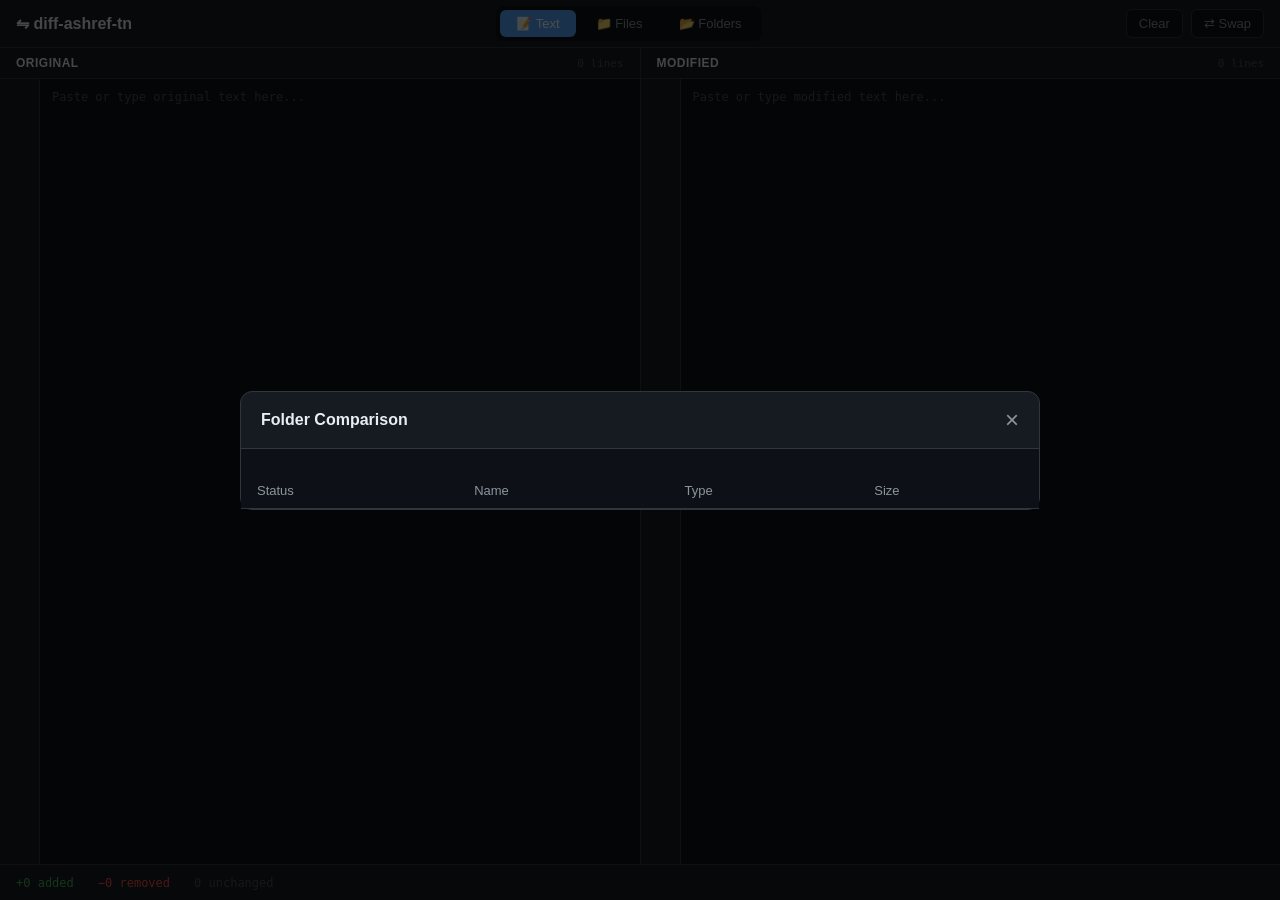
==== commit c7a0f7e9: "refactor: Complete UI redesign - always visible side-by-side diff - Replace multi-page navigation wi" ====
--- a/web/index.html
+++ b/web/index.html
@@ -4,179 +4,114 @@
   <meta charset="UTF-8">
   <meta name="viewport" content="width=device-width, initial-scale=1.0">
   <title>diff-ashref-tn</title>
-  <link rel="stylesheet" href="vendor/github-dark.min.css">
   <link rel="stylesheet" href="css/style.css">
 </head>
 <body>
-  <!-- Landing Page -->
-  <div id="landing" class="landing">
-    <div class="landing-container">
-      <h1 class="landing-title">
-        <span class="diff-icon">⇋</span>
-        diff-ashref-tn
-      </h1>
-      <p class="landing-subtitle">Fast, beautiful diff viewer for text, files, and folders</p>
-      
-      <div class="mode-cards">
-        <div class="mode-card" data-mode="text">
-          <div class="mode-icon">📝</div>
-          <h3>Text Compare</h3>
-          <p>Paste any text to compare side by side</p>
+  <!-- Floating Navigation Bar -->
+  <nav class="navbar">
+    <div class="nav-brand">⇋ diff-ashref-tn</div>
+    <div class="nav-modes">
+      <button class="mode-btn active" data-mode="text">📝 Text</button>
+      <button class="mode-btn" data-mode="file">📁 Files</button>
+      <button class="mode-btn" data-mode="folder">📂 Folders</button>
+    </div>
+    <div class="nav-actions">
+      <button class="action-btn" id="btn-clear">Clear</button>
+      <button class="action-btn" id="btn-swap">⇄ Swap</button>
+    </div>
+  </nav>
+
+  <!-- File/Folder Input Bar (shown when needed) -->
+  <div id="input-bar" class="input-bar" hidden>
+    <div class="input-bar-content" id="file-inputs" hidden>
+      <div class="file-picker">
+        <label>Left File:</label>
+        <input type="file" id="file-left">
+        <span class="file-name" id="file-left-name">No file selected</span>
+      </div>
+      <div class="file-picker">
+        <label>Right File:</label>
+        <input type="file" id="file-right">
+        <span class="file-name" id="file-right-name">No file selected</span>
+      </div>
+      <button class="load-btn" id="btn-load-files">Load Files</button>
+    </div>
+    <div class="input-bar-content" id="folder-inputs" hidden>
+      <div class="folder-picker">
+        <label>Left Folder:</label>
+        <input type="text" id="folder-left" placeholder="C:\path\to\folder">
+      </div>
+      <div class="folder-picker">
+        <label>Right Folder:</label>
+        <input type="text" id="folder-right" placeholder="C:\path\to\folder">
+      </div>
+      <button class="load-btn" id="btn-compare-folders">Compare</button>
+    </div>
+  </div>
+
+  <!-- Main Diff View - Always Visible -->
+  <main class="diff-main">
+    <!-- Left Panel -->
+    <div class="diff-panel">
+      <div class="panel-header">
+        <span class="panel-title">Original</span>
+        <span class="panel-stats" id="left-stats">0 lines</span>
+      </div>
+      <div class="panel-body">
+        <div class="line-numbers" id="left-line-nums"></div>
+        <div class="editor-container">
+          <textarea id="text-left" class="editor" placeholder="Paste or type original text here..." spellcheck="false"></textarea>
+          <div id="overlay-left" class="diff-overlay"></div>
         </div>
-        
-        <div class="mode-card" data-mode="file">
-          <div class="mode-icon">📁</div>
-          <h3>File Compare</h3>
-          <p>Upload two files of any type</p>
+      </div>
+    </div>
+
+    <!-- Center Divider -->
+    <div class="diff-divider"></div>
+
+    <!-- Right Panel -->
+    <div class="diff-panel">
+      <div class="panel-header">
+        <span class="panel-title">Modified</span>
+        <span class="panel-stats" id="right-stats">0 lines</span>
+      </div>
+      <div class="panel-body">
+        <div class="line-numbers" id="right-line-nums"></div>
+        <div class="editor-container">
+          <textarea id="text-right" class="editor" placeholder="Paste or type modified text here..." spellcheck="false"></textarea>
+          <div id="overlay-right" class="diff-overlay"></div>
         </div>
-        
-        <div class="mode-card" data-mode="folder">
-          <div class="mode-icon">📂</div>
-          <h3>Folder Compare</h3>
-          <p>Compare directory contents</p>
-        </div>
+      </div>
+    </div>
+  </main>
+
+  <!-- Stats Footer -->
+  <footer class="stats-footer">
+    <span class="stat stat-add" id="stat-add">+0 added</span>
+    <span class="stat stat-del" id="stat-del">−0 removed</span>
+    <span class="stat stat-same" id="stat-same">0 unchanged</span>
+  </footer>
+
+  <!-- Folder Results Modal -->
+  <div id="folder-modal" class="modal" hidden>
+    <div class="modal-content">
+      <div class="modal-header">
+        <h2>Folder Comparison</h2>
+        <button class="modal-close" id="modal-close">×</button>
+      </div>
+      <div class="modal-stats" id="modal-stats"></div>
+      <div class="modal-body">
+        <table class="folder-table">
+          <thead>
+            <tr><th>Status</th><th>Name</th><th>Type</th><th>Size</th></tr>
+          </thead>
+          <tbody id="folder-results"></tbody>
+        </table>
       </div>
     </div>
   </div>
 
-  <!-- Text Input View with Real-time Diff -->
-  <div id="text-input-view" class="input-view" hidden>
-    <header class="input-header">
-      <button class="back-btn" id="text-back">← Back</button>
-      <h2>Text Compare <span class="realtime-badge">Real-time</span></h2>
-      <div class="header-actions">
-        <button class="clear-btn" id="text-clear">Clear All</button>
-      </div>
-    </header>
-    <div class="diff-live-container">
-      <!-- Left Panel: Input + Diff Overlay -->
-      <div class="diff-live-panel">
-        <div class="panel-header">
-          <span class="panel-label">Original</span>
-          <span class="line-count" id="left-line-count">0 lines</span>
-        </div>
-        <div class="editor-wrapper">
-          <textarea id="text-left" class="diff-textarea" placeholder="Paste or type your original text here..." spellcheck="false"></textarea>
-          <div id="diff-left-overlay" class="diff-overlay"></div>
-        </div>
-      </div>
-      
-      <!-- Right Panel: Input + Diff Overlay -->
-      <div class="diff-live-panel">
-        <div class="panel-header">
-          <span class="panel-label">Modified</span>
-          <span class="line-count" id="right-line-count">0 lines</span>
-        </div>
-        <div class="editor-wrapper">
-          <textarea id="text-right" class="diff-textarea" placeholder="Paste or type your modified text here..." spellcheck="false"></textarea>
-          <div id="diff-right-overlay" class="diff-overlay"></div>
-        </div>
-      </div>
-    </div>
-    
-    <!-- Diff Stats Bar -->
-    <div class="diff-stats-bar" id="diff-stats-bar">
-      <span class="stat additions" id="stat-additions">+0</span>
-      <span class="stat deletions" id="stat-deletions">−0</span>
-      <span class="stat unchanged" id="stat-unchanged">0 unchanged</span>
-    </div>
-  </div>
-
-  <!-- File Input View -->
-  <div id="file-input-view" class="input-view" hidden>
-    <header class="input-header">
-      <button class="back-btn" id="file-back">← Back</button>
-      <h2>File Compare</h2>
-      <button class="compare-btn" id="file-compare">Compare</button>
-    </header>
-    <div class="file-input-container">
-      <div class="file-drop-zone" id="drop-left">
-        <div class="drop-icon">📄</div>
-        <p>Drop file here or <span class="click-hint">click to browse</span></p>
-        <input type="file" id="file-left" hidden>
-        <div class="file-name" id="file-left-name"></div>
-      </div>
-      <div class="file-drop-zone" id="drop-right">
-        <div class="drop-icon">📄</div>
-        <p>Drop file here or <span class="click-hint">click to browse</span></p>
-        <input type="file" id="file-right" hidden>
-        <div class="file-name" id="file-right-name"></div>
-      </div>
-    </div>
-  </div>
-
-  <!-- Folder Input View -->
-  <div id="folder-input-view" class="input-view" hidden>
-    <header class="input-header">
-      <button class="back-btn" id="folder-back">← Back</button>
-      <h2>Folder Compare</h2>
-      <button class="compare-btn" id="folder-compare">Compare</button>
-    </header>
-    <div class="folder-input-container">
-      <div class="folder-panel">
-        <label>Left Folder Path</label>
-        <input type="text" id="folder-left" placeholder="/path/to/left/folder">
-      </div>
-      <div class="folder-panel">
-        <label>Right Folder Path</label>
-        <input type="text" id="folder-right" placeholder="/path/to/right/folder">
-      </div>
-    </div>
-    <p class="folder-hint">⚠️ Compares immediate children only (1 level deep)</p>
-  </div>
-
-  <!-- Diff Result View -->
-  <div id="diff-view" hidden>
-    <header class="top-bar">
-      <div class="top-bar-left">
-        <button class="back-btn" id="diff-back">← Back</button>
-        <span id="diff-title" class="diff-title">Comparison Result</span>
-      </div>
-      <div class="top-bar-right">
-        <div class="view-toggle" role="group" aria-label="Diff view mode">
-          <button id="btn-split" class="toggle-btn active" type="button">Split</button>
-          <button id="btn-unified" class="toggle-btn" type="button">Unified</button>
-        </div>
-      </div>
-    </header>
-
-    <main class="layout">
-      <aside id="file-tree" class="file-tree" aria-label="File tree">
-        <div class="file-tree-header">Files</div>
-        <nav id="file-tree-content"></nav>
-      </aside>
-      <section id="diff-content" class="diff-content" aria-label="Diff content"></section>
-    </main>
-  </div>
-
-  <!-- Folder Result View -->
-  <div id="folder-result-view" hidden>
-    <header class="top-bar">
-      <div class="top-bar-left">
-        <button class="back-btn" id="folder-result-back">← Back</button>
-        <span class="diff-title">Folder Comparison</span>
-      </div>
-      <div class="top-bar-right">
-        <span id="folder-stats" class="folder-stats"></span>
-      </div>
-    </header>
-    <main class="folder-result-content">
-      <table id="folder-result-table" class="folder-table">
-        <thead>
-          <tr>
-            <th>Status</th>
-            <th>Name</th>
-            <th>Type</th>
-            <th>Size</th>
-          </tr>
-        </thead>
-        <tbody id="folder-result-body"></tbody>
-      </table>
-    </main>
-  </div>
-
   <script>window.__TOKEN__="{{TOKEN}}";</script>
-  <script src="vendor/highlight.min.js"></script>
   <script src="js/app.js"></script>
 </body>
 </html>
--- a/web/css/style.css
+++ b/web/css/style.css
@@ -1,7 +1,6 @@
-/* === Reset & Base === */
-*,
-*::before,
-*::after {
+/* diff-ashref-tn - Clean, Simple Diff UI */
+
+* {
   box-sizing: border-box;
   margin: 0;
   padding: 0;
@@ -9,810 +8,203 @@
 
 :root {
   --bg: #0d1117;
-  --surface: #161b22;
+  --bg-secondary: #161b22;
   --border: #30363d;
   --text: #e6edf3;
-  --text-secondary: #8b949e;
+  --text-dim: #8b949e;
   --text-muted: #484f58;
-
-  --add-bg: rgba(46, 160, 67, 0.15);
-  --add-text: #3fb950;
-  --add-gutter: #3fb950;
-  --add-word-bg: rgba(46, 160, 67, 0.4);
-
-  --del-bg: rgba(248, 81, 73, 0.15);
-  --del-text: #f85149;
-  --del-gutter: #f85149;
-  --del-word-bg: rgba(248, 81, 73, 0.4);
-
-  --hunk-bg: #1c2128;
-  --hunk-text: #8b949e;
-
-  --hover-bg: rgba(177, 186, 196, 0.08);
-  --active-bg: rgba(177, 186, 196, 0.12);
-
-  --font-mono: ui-monospace, SFMono-Regular, "SF Mono", Menlo, Consolas, "Liberation Mono", monospace;
-  --font-size: 12px;
-  --line-height: 20px;
-
-  --file-tree-width: 280px;
-  --top-bar-height: 48px;
-}
-
-html {
-  background: var(--bg);
-  color: var(--text);
-  font-family: -apple-system, BlinkMacSystemFont, "Segoe UI", "Noto Sans", Helvetica, Arial, sans-serif;
+  --accent: #58a6ff;
+  --green: #3fb950;
+  --green-bg: rgba(46, 160, 67, 0.15);
+  --green-hl: rgba(46, 160, 67, 0.4);
+  --red: #f85149;
+  --red-bg: rgba(248, 81, 73, 0.15);
+  --red-hl: rgba(248, 81, 73, 0.4);
+  --font: -apple-system, BlinkMacSystemFont, "Segoe UI", Helvetica, Arial, sans-serif;
+  --mono: ui-monospace, SFMono-Regular, "SF Mono", Menlo, Consolas, monospace;
+}
+
+html, body {
+  height: 100%;
+  background: var(--bg);
+  color: var(--text);
+  font-family: var(--font);
   font-size: 14px;
-  line-height: 1.5;
-}
-
-body {
-  min-height: 100vh;
   overflow: hidden;
 }
 
-/* === Top Bar === */
-.top-bar {
-  position: sticky;
+/* ========== NAVBAR ========== */
+.navbar {
+  display: flex;
+  align-items: center;
+  justify-content: space-between;
+  height: 48px;
+  padding: 0 16px;
+  background: var(--bg-secondary);
+  border-bottom: 1px solid var(--border);
+  position: fixed;
   top: 0;
+  left: 0;
+  right: 0;
   z-index: 100;
-  display: flex;
-  align-items: center;
-  justify-content: space-between;
-  height: var(--top-bar-height);
-  padding: 0 16px;
-  background: var(--surface);
-  border-bottom: 1px solid var(--border);
-}
-
-.top-bar-left {
-  display: flex;
-  align-items: center;
-  gap: 12px;
-}
-
-.top-bar-right {
-  display: flex;
-  align-items: center;
-  gap: 12px;
-}
-
-/* Ref Pickers */
-.ref-picker {
-  appearance: none;
-  background: var(--bg);
-  color: var(--text);
-  border: 1px solid var(--border);
+}
+
+.nav-brand {
+  font-size: 16px;
+  font-weight: 600;
+  color: var(--text);
+}
+
+.nav-modes {
+  display: flex;
+  gap: 4px;
+  background: var(--bg);
+  padding: 4px;
+  border-radius: 8px;
+}
+
+.mode-btn {
+  background: transparent;
+  border: none;
+  color: var(--text-dim);
+  padding: 6px 16px;
   border-radius: 6px;
-  padding: 5px 32px 5px 12px;
-  font-size: 13px;
-  font-family: var(--font-mono);
-  cursor: pointer;
-  max-width: 400px;
-  background-image: url("data:image/svg+xml,%3Csvg xmlns='http://www.w3.org/2000/svg' width='12' height='12' fill='%238b949e'%3E%3Cpath d='M6 8.825c-.2 0-.4-.075-.55-.225l-3.5-3.5a.776.776 0 0 1 0-1.1c.3-.3.8-.3 1.1 0L6 6.95 8.95 4a.776.776 0 0 1 1.1 0c.3.3.3.8 0 1.1l-3.5 3.5c-.15.15-.35.225-.55.225Z'/%3E%3C/svg%3E");
-  background-repeat: no-repeat;
-  background-position: right 10px center;
-}
-
-.ref-picker:hover {
-  border-color: #58a6ff;
-}
-
-.ref-picker:focus {
-  outline: none;
-  border-color: #58a6ff;
-  box-shadow: 0 0 0 3px rgba(31, 111, 201, 0.3);
-}
-
-.ref-separator {
-  color: var(--text-secondary);
-  font-family: var(--font-mono);
-  font-size: 13px;
-  user-select: none;
-}
-
-/* View Toggle */
-.view-toggle {
-  display: flex;
-  border: 1px solid var(--border);
-  border-radius: 6px;
-  overflow: hidden;
-}
-
-.toggle-btn {
-  appearance: none;
-  background: transparent;
-  color: var(--text-secondary);
-  border: none;
-  padding: 5px 12px;
   font-size: 13px;
   cursor: pointer;
-  transition: background 0.15s, color 0.15s;
-}
-
-.toggle-btn:not(:last-child) {
-  border-right: 1px solid var(--border);
-}
-
-.toggle-btn:hover {
-  background: var(--hover-bg);
-  color: var(--text);
-}
-
-.toggle-btn.active {
-  background: rgba(56, 139, 253, 0.15);
-  color: #58a6ff;
-}
-
-/* === Layout === */
-.layout {
-  display: flex;
-  height: calc(100vh - var(--top-bar-height));
-  overflow: hidden;
-}
-
-/* === File Tree === */
-.file-tree {
-  width: var(--file-tree-width);
-  min-width: var(--file-tree-width);
-  background: var(--surface);
-  border-right: 1px solid var(--border);
-  overflow-y: auto;
-  overflow-x: hidden;
-  flex-shrink: 0;
-}
-
-.file-tree-header {
-  padding: 12px 16px;
-  font-size: 13px;
-  font-weight: 600;
-  color: var(--text);
-  border-bottom: 1px solid var(--border);
-  position: sticky;
-  top: 0;
-  background: var(--surface);
-  z-index: 1;
-}
-
-.tree-folder {
-  user-select: none;
-}
-
-.tree-folder-label {
-  display: flex;
-  align-items: center;
-  gap: 6px;
-  padding: 4px 8px 4px var(--indent-pad, 12px);
-  font-size: 13px;
-  color: var(--text);
-  cursor: pointer;
-  transition: background 0.1s;
-}
-
-.tree-folder-label:hover {
-  background: var(--hover-bg);
-}
-
-.tree-folder-label .arrow {
-  display: inline-flex;
-  width: 16px;
-  height: 16px;
-  align-items: center;
-  justify-content: center;
-  font-size: 10px;
-  color: var(--text-muted);
-  transition: transform 0.15s;
-  flex-shrink: 0;
-}
-
-.tree-folder.collapsed > .tree-folder-label .arrow {
-  transform: rotate(-90deg);
-}
-
-.tree-folder-label .folder-icon {
-  color: #54aeff;
-  font-size: 14px;
-  flex-shrink: 0;
-}
-
-.tree-folder-label .folder-name {
-  overflow: hidden;
-  text-overflow: ellipsis;
-  white-space: nowrap;
-}
-
-.tree-folder-children {
-  overflow: hidden;
-}
-
-.tree-folder.collapsed > .tree-folder-children {
-  display: none;
-}
-
-.tree-file {
-  display: flex;
-  align-items: center;
-  gap: 6px;
-  padding: 4px 8px 4px var(--indent-pad, 28px);
-  font-size: 13px;
-  color: var(--text-secondary);
-  cursor: pointer;
-  transition: background 0.1s;
-  text-decoration: none;
-}
-
-.tree-file:hover {
-  background: var(--hover-bg);
-  color: var(--text);
-}
-
-.tree-file.active {
-  background: var(--active-bg);
-  color: var(--text);
-}
-
-.tree-file .status-indicator {
-  font-family: var(--font-mono);
-  font-size: 11px;
-  font-weight: 700;
-  width: 14px;
-  text-align: center;
-  flex-shrink: 0;
-}
-
-.tree-file .status-indicator.added { color: var(--add-text); }
-.tree-file .status-indicator.modified { color: #d29922; }
-.tree-file .status-indicator.deleted { color: var(--del-text); }
-.tree-file .status-indicator.renamed { color: #58a6ff; }
-
-.tree-file .file-name {
-  overflow: hidden;
-  text-overflow: ellipsis;
-  white-space: nowrap;
-}
-
-/* === Diff Content === */
-.diff-content {
-  flex: 1;
-  overflow-y: auto;
-  overflow-x: hidden;
-  padding-bottom: 120px;
-}
-
-.diff-content:empty::after {
-  content: "No changes to display";
-  display: block;
-  text-align: center;
-  padding: 64px 24px;
-  color: var(--text-muted);
-  font-size: 16px;
-}
-
-/* File Section */
-.file-section {
+  transition: all 0.15s;
+}
+
+.mode-btn:hover {
+  color: var(--text);
+  background: var(--bg-secondary);
+}
+
+.mode-btn.active {
+  background: var(--accent);
+  color: white;
+}
+
+.nav-actions {
+  display: flex;
+  gap: 8px;
+}
+
+.action-btn {
+  background: var(--bg);
   border: 1px solid var(--border);
-  border-radius: 6px;
-  margin: 16px;
-  overflow: hidden;
-  scroll-margin-top: calc(var(--top-bar-height) + 16px);
-}
-
-.file-header {
-  display: flex;
-  align-items: center;
-  gap: 8px;
-  padding: 8px 16px;
-  background: var(--surface);
-  border-bottom: 1px solid var(--border);
-  cursor: pointer;
-  user-select: none;
-  position: sticky;
-  top: 0;
-  z-index: 10;
-}
-
-.file-header:hover {
-  background: var(--hunk-bg);
-}
-
-.file-header .collapse-arrow {
-  font-size: 10px;
-  color: var(--text-muted);
-  transition: transform 0.15s;
-  width: 16px;
-  text-align: center;
-}
-
-.file-section.collapsed .collapse-arrow {
-  transform: rotate(-90deg);
-}
-
-.file-section.collapsed .file-body {
-  display: none;
-}
-
-.file-header .status-badge {
-  display: inline-flex;
-  align-items: center;
-  justify-content: center;
-  padding: 0 6px;
-  height: 20px;
-  border-radius: 10px;
-  font-size: 11px;
-  font-weight: 600;
-  text-transform: capitalize;
-}
-
-.status-badge.added {
-  background: rgba(46, 160, 67, 0.2);
-  color: var(--add-text);
-}
-
-.status-badge.modified {
-  background: rgba(210, 153, 34, 0.2);
-  color: #d29922;
-}
-
-.status-badge.deleted {
-  background: rgba(248, 81, 73, 0.2);
-  color: var(--del-text);
-}
-
-.status-badge.renamed {
-  background: rgba(56, 139, 253, 0.2);
-  color: #58a6ff;
-}
-
-.file-header .file-path {
-  font-family: var(--font-mono);
-  font-size: var(--font-size);
-  color: var(--text);
-  overflow: hidden;
-  text-overflow: ellipsis;
-  white-space: nowrap;
-  flex: 1;
-}
-
-.file-header .change-stats {
-  font-family: var(--font-mono);
-  font-size: 11px;
-  white-space: nowrap;
-  flex-shrink: 0;
-}
-
-.change-stats .additions {
-  color: var(--add-text);
-}
-
-.change-stats .deletions {
-  color: var(--del-text);
-}
-
-.file-body {
-  overflow-x: auto;
-}
-
-/* Binary file notice */
-.binary-notice {
-  padding: 24px;
-  text-align: center;
-  color: var(--text-muted);
-  font-style: italic;
-}
-
-/* === Diff Table === */
-.diff-table {
-  min-width: 100%;
-  border-collapse: collapse;
-  font-family: var(--font-mono);
-  font-size: var(--font-size);
-  line-height: var(--line-height);
-}
-
-/* Hunk Header */
-.hunk-header td {
-  background: var(--hunk-bg);
-  color: var(--hunk-text);
-  padding: 4px 10px;
-  font-size: 12px;
-  border-top: 1px solid var(--border);
-}
-
-.hunk-header:first-child td {
-  border-top: none;
-}
-
-/* === Unified View === */
-.diff-table.unified .line-num {
-  width: 50px;
-  min-width: 50px;
-  padding: 0 8px;
-  text-align: right;
-  color: var(--text-muted);
-  user-select: none;
-  vertical-align: top;
-  white-space: nowrap;
-  border-right: 1px solid var(--border);
-}
-
-.diff-table.unified .line-num:first-child {
-  border-right: none;
-}
-
-.diff-table.unified .line-content {
-  padding: 0 10px;
-  white-space: pre;
-  word-break: keep-all;
-}
-
-.diff-table.unified .line-content::before {
-  display: inline-block;
-  width: 14px;
-  margin-right: 4px;
-  text-align: center;
-  color: inherit;
-  user-select: none;
-}
-
-/* Unified line types */
-.diff-table.unified tr.line-add {
-  background: var(--add-bg);
-}
-
-.diff-table.unified tr.line-add .line-num {
-  color: var(--add-gutter);
-}
-
-.diff-table.unified tr.line-add .line-content::before {
-  content: "+";
-  color: var(--add-gutter);
-}
-
-.diff-table.unified tr.line-delete {
-  background: var(--del-bg);
-}
-
-.diff-table.unified tr.line-delete .line-num {
-  color: var(--del-gutter);
-}
-
-.diff-table.unified tr.line-delete .line-content::before {
-  content: "\2212";
-  color: var(--del-gutter);
-}
-
-.diff-table.unified tr.line-context .line-content::before {
-  content: " ";
-}
-
-/* === Split View === */
-.diff-table.split {
-  table-layout: fixed;
-}
-
-.diff-table.split .line-num {
-  width: 50px;
-  min-width: 50px;
-  padding: 0 8px;
-  text-align: right;
-  color: var(--text-muted);
-  user-select: none;
-  vertical-align: top;
-  white-space: nowrap;
-}
-
-.diff-table.split .line-content {
-  padding: 0 10px;
-  white-space: pre;
-  word-break: keep-all;
-}
-
-.diff-table.split .split-divider {
-  width: 1px;
-  min-width: 1px;
-  padding: 0;
-  background: var(--border);
-}
-
-/* Split - old side */
-.diff-table.split td.old-num {
-  border-right: 1px solid var(--border);
-}
-
-/* Split - new side */
-.diff-table.split td.new-num {
-  border-right: 1px solid var(--border);
-  border-left: 1px solid var(--border);
-}
-
-/* Split line types */
-.diff-table.split tr .old-del {
-  background: var(--del-bg);
-}
-
-.diff-table.split tr .old-del.line-num {
-  color: var(--del-gutter);
-}
-
-.diff-table.split tr .new-add {
-  background: var(--add-bg);
-}
-
-.diff-table.split tr .new-add.line-num {
-  color: var(--add-gutter);
-}
-
-.diff-table.split tr .empty-cell {
-  background: var(--hunk-bg);
-}
-
-/* === Scrollbars (WebKit) === */
-::-webkit-scrollbar {
-  width: 8px;
-  height: 8px;
-}
-
-::-webkit-scrollbar-track {
-  background: transparent;
-}
-
-::-webkit-scrollbar-thumb {
-  background: var(--border);
-  border-radius: 4px;
-}
-
-::-webkit-scrollbar-thumb:hover {
-  background: var(--text-muted);
-}
-
-/* Firefox scrollbar */
-* {
-  scrollbar-width: thin;
-  scrollbar-color: var(--border) transparent;
-}
-
-/* === Responsive === */
-@media (max-width: 900px) {
-  :root {
-    --file-tree-width: 200px;
-  }
-
-  .file-section {
-    margin: 8px;
-    border-radius: 4px;
-  }
-}
-
-@media (max-width: 700px) {
-  .file-tree {
-    display: none;
-  }
-
-  .diff-content {
-    width: 100%;
-  }
-}
-
-/* === Loading & Empty States === */
-.loading {
-  display: flex;
-  align-items: center;
-  justify-content: center;
-  padding: 64px 24px;
-  color: var(--text-muted);
-  font-size: 14px;
-  gap: 8px;
-}
-
-.loading::before {
-  content: "";
-  width: 16px;
-  height: 16px;
-  border: 2px solid var(--border);
-  border-top-color: #58a6ff;
-  border-radius: 50%;
-  animation: spin 0.8s linear infinite;
-}
-
-@keyframes spin {
-  to { transform: rotate(360deg); }
-}
-
-.error-message {
-  padding: 24px;
-  text-align: center;
-  color: var(--del-text);
-  font-size: 14px;
-}
-
-/* === Landing Page === */
-.landing {
-  display: flex;
-  align-items: center;
-  justify-content: center;
-  min-height: 100vh;
-  padding: 24px;
-  background: linear-gradient(180deg, var(--bg) 0%, #0a0d12 100%);
-}
-
-.landing-container {
-  text-align: center;
-  max-width: 900px;
-}
-
-.landing-title {
-  font-size: 3rem;
-  font-weight: 600;
-  margin-bottom: 12px;
-  background: linear-gradient(90deg, #58a6ff 0%, #3fb950 50%, #f0883e 100%);
-  -webkit-background-clip: text;
-  background-clip: text;
-  -webkit-text-fill-color: transparent;
-}
-
-.diff-icon {
-  display: inline-block;
-  margin-right: 8px;
-  font-size: 2.5rem;
-}
-
-.landing-subtitle {
-  color: var(--text-secondary);
-  font-size: 1.25rem;
-  margin-bottom: 48px;
-}
-
-.mode-cards {
-  display: flex;
-  gap: 24px;
-  justify-content: center;
-  flex-wrap: wrap;
-}
-
-.mode-card {
-  background: var(--surface);
-  border: 1px solid var(--border);
-  border-radius: 12px;
-  padding: 32px 24px;
-  width: 220px;
-  cursor: pointer;
-  transition: all 0.2s ease;
-}
-
-.mode-card:hover {
-  border-color: #58a6ff;
-  transform: translateY(-4px);
-  box-shadow: 0 8px 24px rgba(0, 0, 0, 0.4);
-}
-
-.mode-icon {
-  font-size: 2.5rem;
-  margin-bottom: 16px;
-}
-
-.mode-card h3 {
-  font-size: 1.1rem;
-  font-weight: 600;
-  margin-bottom: 8px;
-  color: var(--text);
-}
-
-.mode-card p {
-  font-size: 0.875rem;
-  color: var(--text-secondary);
-  line-height: 1.4;
-}
-
-/* === Input Views === */
-.input-view {
-  display: flex;
-  flex-direction: column;
-  height: 100vh;
-}
-
-.input-header {
-  display: flex;
-  align-items: center;
-  justify-content: space-between;
-  padding: 12px 20px;
-  background: var(--surface);
-  border-bottom: 1px solid var(--border);
-}
-
-.input-header h2 {
-  font-size: 1.1rem;
-  font-weight: 600;
-}
-
-.back-btn {
-  background: transparent;
-  border: none;
-  color: var(--text-secondary);
-  font-size: 14px;
-  cursor: pointer;
-  padding: 8px 12px;
-  border-radius: 6px;
-  transition: all 0.15s ease;
-}
-
-.back-btn:hover {
-  background: var(--hover-bg);
-  color: var(--text);
-}
-
-.compare-btn {
-  background: #238636;
-  color: white;
-  border: none;
-  padding: 8px 20px;
-  border-radius: 6px;
-  font-size: 14px;
-  font-weight: 500;
-  cursor: pointer;
-  transition: background 0.15s ease;
-}
-
-.compare-btn:hover {
-  background: #2ea043;
-}
-
-.compare-btn:disabled {
-  background: #21262d;
-  color: var(--text-muted);
-  cursor: not-allowed;
-}
-
-/* Real-time Diff Text Input */
-.realtime-badge {
-  background: #238636;
-  color: white;
-  font-size: 10px;
-  padding: 2px 8px;
-  border-radius: 10px;
-  margin-left: 8px;
-  font-weight: 500;
-  vertical-align: middle;
-}
-
-.header-actions {
-  display: flex;
-  gap: 8px;
-}
-
-.clear-btn {
-  background: transparent;
-  border: 1px solid var(--border);
-  color: var(--text-secondary);
+  color: var(--text-dim);
   padding: 6px 12px;
   border-radius: 6px;
   font-size: 13px;
   cursor: pointer;
-  transition: all 0.15s ease;
-}
-
-.clear-btn:hover {
-  background: var(--hover-bg);
-  color: var(--text);
-  border-color: var(--text-muted);
-}
-
-.diff-live-container {
-  flex: 1;
-  display: flex;
-  overflow: hidden;
-}
-
-.diff-live-panel {
+  transition: all 0.15s;
+}
+
+.action-btn:hover {
+  color: var(--text);
+  border-color: var(--text-dim);
+}
+
+/* ========== INPUT BAR ========== */
+.input-bar {
+  position: fixed;
+  top: 48px;
+  left: 0;
+  right: 0;
+  background: var(--bg-secondary);
+  border-bottom: 1px solid var(--border);
+  padding: 12px 16px;
+  z-index: 99;
+}
+
+.input-bar-content {
+  display: flex;
+  align-items: center;
+  gap: 16px;
+  flex-wrap: wrap;
+}
+
+.file-picker, .folder-picker {
+  display: flex;
+  align-items: center;
+  gap: 8px;
+  flex: 1;
+  min-width: 200px;
+}
+
+.file-picker label, .folder-picker label {
+  font-size: 12px;
+  color: var(--text-dim);
+  white-space: nowrap;
+}
+
+.file-picker input[type="file"] {
+  flex: 1;
+  max-width: 250px;
+}
+
+.folder-picker input[type="text"] {
+  flex: 1;
+  background: var(--bg);
+  border: 1px solid var(--border);
+  color: var(--text);
+  padding: 8px 12px;
+  border-radius: 6px;
+  font-family: var(--mono);
+  font-size: 12px;
+}
+
+.folder-picker input[type="text"]:focus {
+  outline: none;
+  border-color: var(--accent);
+}
+
+.file-name {
+  font-size: 12px;
+  color: var(--text-muted);
+  font-family: var(--mono);
+}
+
+.load-btn {
+  background: var(--green);
+  border: none;
+  color: white;
+  padding: 8px 16px;
+  border-radius: 6px;
+  font-size: 13px;
+  font-weight: 500;
+  cursor: pointer;
+  white-space: nowrap;
+}
+
+.load-btn:hover {
+  filter: brightness(1.1);
+}
+
+/* ========== MAIN DIFF VIEW ========== */
+.diff-main {
+  display: flex;
+  position: fixed;
+  top: 48px;
+  left: 0;
+  right: 0;
+  bottom: 36px;
+}
+
+.diff-main.with-input-bar {
+  top: 108px;
+}
+
+.diff-panel {
   flex: 1;
   display: flex;
   flex-direction: column;
-  border-right: 1px solid var(--border);
   min-width: 0;
 }
 
-.diff-live-panel:last-child {
-  border-right: none;
+.diff-divider {
+  width: 1px;
+  background: var(--border);
 }
 
 .panel-header {
@@ -820,52 +212,78 @@
   justify-content: space-between;
   align-items: center;
   padding: 8px 16px;
-  background: var(--hunk-bg);
+  background: var(--bg-secondary);
   border-bottom: 1px solid var(--border);
-}
-
-.panel-label {
+  flex-shrink: 0;
+}
+
+.panel-title {
   font-size: 12px;
   font-weight: 600;
-  color: var(--text);
   text-transform: uppercase;
   letter-spacing: 0.5px;
-}
-
-.line-count {
+  color: var(--text);
+}
+
+.panel-stats {
   font-size: 11px;
   color: var(--text-muted);
-  font-family: var(--font-mono);
-}
-
-.editor-wrapper {
-  flex: 1;
+  font-family: var(--mono);
+}
+
+.panel-body {
+  flex: 1;
+  display: flex;
   position: relative;
   overflow: hidden;
 }
 
-.diff-textarea {
+.line-numbers {
+  width: 40px;
+  background: var(--bg-secondary);
+  border-right: 1px solid var(--border);
+  padding: 8px 0;
+  font-family: var(--mono);
+  font-size: 12px;
+  line-height: 20px;
+  color: var(--text-muted);
+  text-align: right;
+  overflow: hidden;
+  flex-shrink: 0;
+}
+
+.line-numbers div {
+  padding-right: 8px;
+  height: 20px;
+}
+
+.editor-container {
+  flex: 1;
+  position: relative;
+  overflow: hidden;
+}
+
+.editor {
   position: absolute;
   top: 0;
   left: 0;
   width: 100%;
   height: 100%;
   background: transparent;
-  color: var(--text);
   border: none;
-  padding: 12px 16px;
-  font-family: var(--font-mono);
-  font-size: 13px;
+  color: var(--text);
+  padding: 8px 12px;
+  font-family: var(--mono);
+  font-size: 12px;
   line-height: 20px;
   resize: none;
   outline: none;
   z-index: 2;
-  caret-color: var(--text);
   white-space: pre;
   overflow: auto;
 }
 
-.diff-textarea::placeholder {
+.editor::placeholder {
   color: var(--text-muted);
 }
 
@@ -875,195 +293,123 @@
   left: 0;
   width: 100%;
   height: 100%;
-  padding: 12px 16px;
-  font-family: var(--font-mono);
-  font-size: 13px;
+  padding: 8px 12px;
+  font-family: var(--mono);
+  font-size: 12px;
   line-height: 20px;
   white-space: pre;
   overflow: auto;
   pointer-events: none;
   z-index: 1;
-  color: transparent;
 }
 
 .diff-overlay .line {
   display: block;
-  min-height: 20px;
+  height: 20px;
 }
 
 .diff-overlay .line-add {
-  background: var(--add-bg);
-  color: var(--add-text);
+  background: var(--green-bg);
 }
 
 .diff-overlay .line-del {
-  background: var(--del-bg);
-  color: var(--del-text);
-}
-
-.diff-overlay .line-same {
-  background: transparent;
+  background: var(--red-bg);
 }
 
 .diff-overlay .char-add {
-  background: var(--add-word-bg);
+  background: var(--green-hl);
   border-radius: 2px;
 }
 
 .diff-overlay .char-del {
-  background: var(--del-word-bg);
+  background: var(--red-hl);
   border-radius: 2px;
 }
 
-.diff-stats-bar {
-  display: flex;
-  gap: 16px;
-  padding: 10px 20px;
-  background: var(--surface);
+/* ========== STATS FOOTER ========== */
+.stats-footer {
+  position: fixed;
+  bottom: 0;
+  left: 0;
+  right: 0;
+  height: 36px;
+  display: flex;
+  align-items: center;
+  gap: 24px;
+  padding: 0 16px;
+  background: var(--bg-secondary);
   border-top: 1px solid var(--border);
+  font-size: 12px;
+  font-family: var(--mono);
+}
+
+.stat-add { color: var(--green); }
+.stat-del { color: var(--red); }
+.stat-same { color: var(--text-muted); }
+
+/* ========== MODAL ========== */
+.modal {
+  position: fixed;
+  top: 0;
+  left: 0;
+  right: 0;
+  bottom: 0;
+  background: rgba(0,0,0,0.7);
+  display: flex;
+  align-items: center;
+  justify-content: center;
+  z-index: 200;
+}
+
+.modal-content {
+  background: var(--bg-secondary);
+  border: 1px solid var(--border);
+  border-radius: 12px;
+  width: 90%;
+  max-width: 800px;
+  max-height: 80vh;
+  display: flex;
+  flex-direction: column;
+}
+
+.modal-header {
+  display: flex;
+  justify-content: space-between;
+  align-items: center;
+  padding: 16px 20px;
+  border-bottom: 1px solid var(--border);
+}
+
+.modal-header h2 {
+  font-size: 16px;
+  font-weight: 600;
+}
+
+.modal-close {
+  background: none;
+  border: none;
+  color: var(--text-dim);
+  font-size: 24px;
+  cursor: pointer;
+  padding: 0;
+  line-height: 1;
+}
+
+.modal-close:hover {
+  color: var(--text);
+}
+
+.modal-stats {
+  padding: 12px 20px;
   font-size: 13px;
-  font-family: var(--font-mono);
-}
-
-.diff-stats-bar .stat {
-  display: flex;
-  align-items: center;
-  gap: 4px;
-}
-
-.diff-stats-bar .additions {
-  color: var(--add-text);
-}
-
-.diff-stats-bar .deletions {
-  color: var(--del-text);
-}
-
-.diff-stats-bar .unchanged {
-  color: var(--text-muted);
-}
-
-/* File Input */
-.file-input-container {
-  flex: 1;
-  display: flex;
-  gap: 24px;
-  padding: 40px;
-  align-items: center;
-  justify-content: center;
-}
-
-.file-drop-zone {
-  flex: 1;
-  max-width: 400px;
-  height: 300px;
-  display: flex;
-  flex-direction: column;
-  align-items: center;
-  justify-content: center;
-  background: var(--surface);
-  border: 2px dashed var(--border);
-  border-radius: 12px;
-  cursor: pointer;
-  transition: all 0.2s ease;
-}
-
-.file-drop-zone:hover,
-.file-drop-zone.dragover {
-  border-color: #58a6ff;
-  background: rgba(88, 166, 255, 0.05);
-}
-
-.drop-icon {
-  font-size: 3rem;
-  margin-bottom: 16px;
-  opacity: 0.7;
-}
-
-.file-drop-zone p {
-  color: var(--text-secondary);
-  font-size: 14px;
-}
-
-.click-hint {
-  color: #58a6ff;
-  text-decoration: underline;
-}
-
-.file-name {
-  margin-top: 12px;
-  font-family: var(--font-mono);
-  font-size: 13px;
-  color: var(--add-text);
-  font-weight: 500;
-}
-
-/* Folder Input */
-.folder-input-container {
-  display: flex;
-  gap: 24px;
-  padding: 40px;
-  justify-content: center;
-}
-
-.folder-panel {
-  flex: 1;
-  max-width: 500px;
-}
-
-.folder-panel label {
-  display: block;
-  margin-bottom: 8px;
-  font-size: 13px;
-  font-weight: 500;
-  color: var(--text-secondary);
-}
-
-.folder-panel input {
-  width: 100%;
-  background: var(--bg);
-  color: var(--text);
-  border: 1px solid var(--border);
-  border-radius: 6px;
-  padding: 12px 16px;
-  font-family: var(--font-mono);
-  font-size: 14px;
-  outline: none;
-  transition: border-color 0.15s ease;
-}
-
-.folder-panel input:focus {
-  border-color: #58a6ff;
-}
-
-.folder-panel input::placeholder {
-  color: var(--text-muted);
-}
-
-.folder-hint {
-  text-align: center;
-  color: var(--text-muted);
-  font-size: 13px;
-  margin-top: 16px;
-}
-
-/* Diff View Additions */
-.diff-title {
-  font-size: 14px;
-  font-weight: 500;
-  color: var(--text);
-}
-
-/* Folder Result View */
-.folder-result-content {
+  color: var(--text-dim);
+  background: var(--bg);
+}
+
+.modal-body {
   flex: 1;
   overflow: auto;
-  padding: 20px;
-}
-
-.folder-stats {
-  font-size: 13px;
-  color: var(--text-secondary);
+  padding: 0;
 }
 
 .folder-table {
@@ -1080,31 +426,18 @@
 }
 
 .folder-table th {
-  background: var(--surface);
-  color: var(--text-secondary);
+  background: var(--bg);
+  color: var(--text-dim);
   font-weight: 500;
   position: sticky;
   top: 0;
 }
 
 .folder-table tr:hover td {
-  background: var(--hover-bg);
-}
-
-.folder-table .status-same { color: var(--add-text); }
+  background: rgba(255,255,255,0.02);
+}
+
+.folder-table .status-same { color: var(--green); }
 .folder-table .status-different { color: #f0883e; }
-.folder-table .status-only_left { color: var(--del-text); }
-.folder-table .status-only_right { color: #58a6ff; }
-
-.folder-table .name-cell {
-  font-family: var(--font-mono);
-}
-
-.folder-table .type-cell {
-  color: var(--text-muted);
-}
-
-.folder-table .size-cell {
-  font-family: var(--font-mono);
-  color: var(--text-secondary);
-}
+.folder-table .status-only_left { color: var(--red); }
+.folder-table .status-only_right { color: var(--accent); }
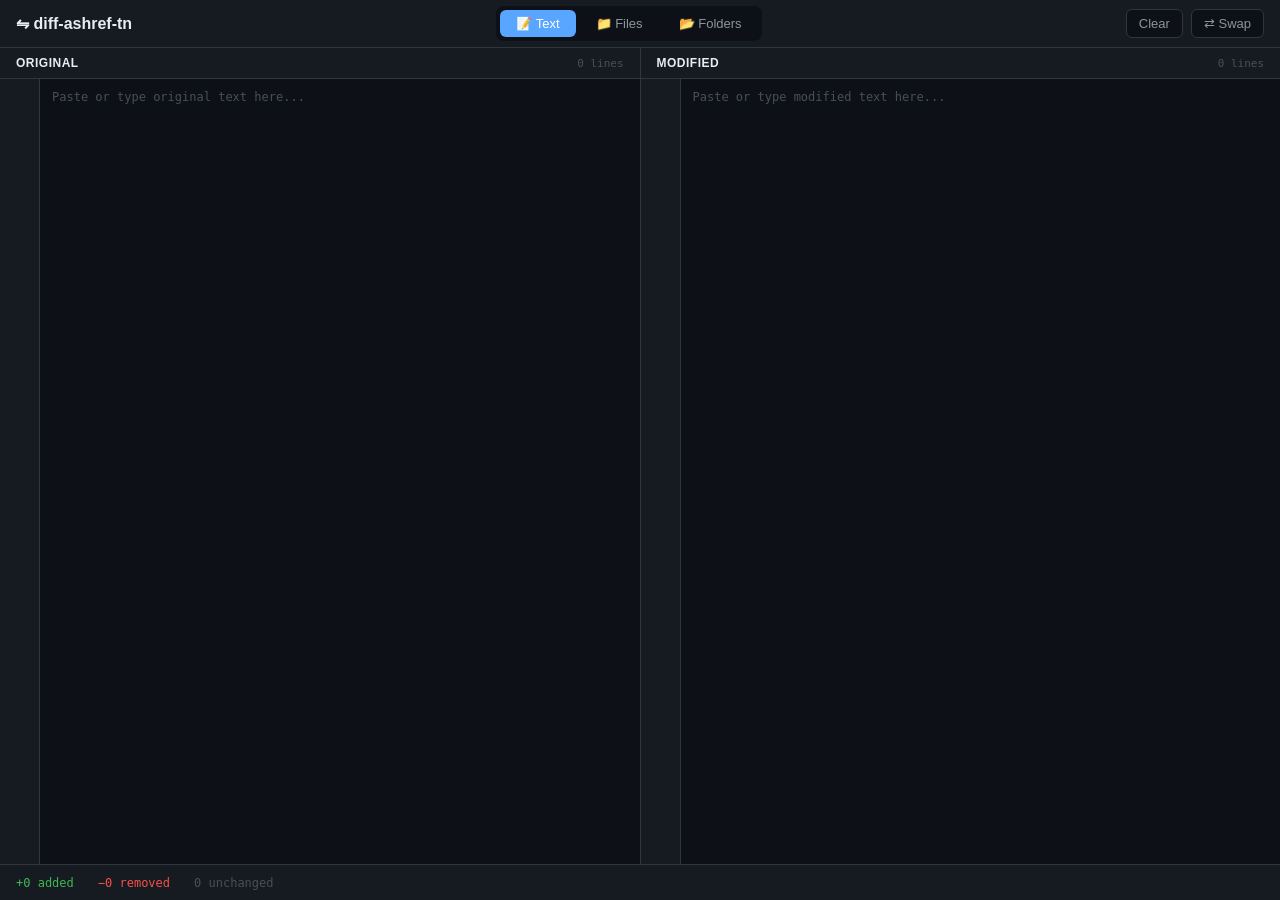
==== commit 1ddbf4e9: "fix: Hide modal by default with display:none - Modal was showing on page load due to display:flex ov" ====
--- a/web/index.html
+++ b/web/index.html
@@ -93,7 +93,7 @@
   </footer>
 
   <!-- Folder Results Modal -->
-  <div id="folder-modal" class="modal" hidden>
+  <div id="folder-modal" class="modal">
     <div class="modal-content">
       <div class="modal-header">
         <h2>Folder Comparison</h2>
--- a/web/css/style.css
+++ b/web/css/style.css
@@ -355,10 +355,14 @@
   right: 0;
   bottom: 0;
   background: rgba(0,0,0,0.7);
-  display: flex;
+  display: none;
   align-items: center;
   justify-content: center;
   z-index: 200;
+}
+
+.modal.visible {
+  display: flex;
 }
 
 .modal-content {
